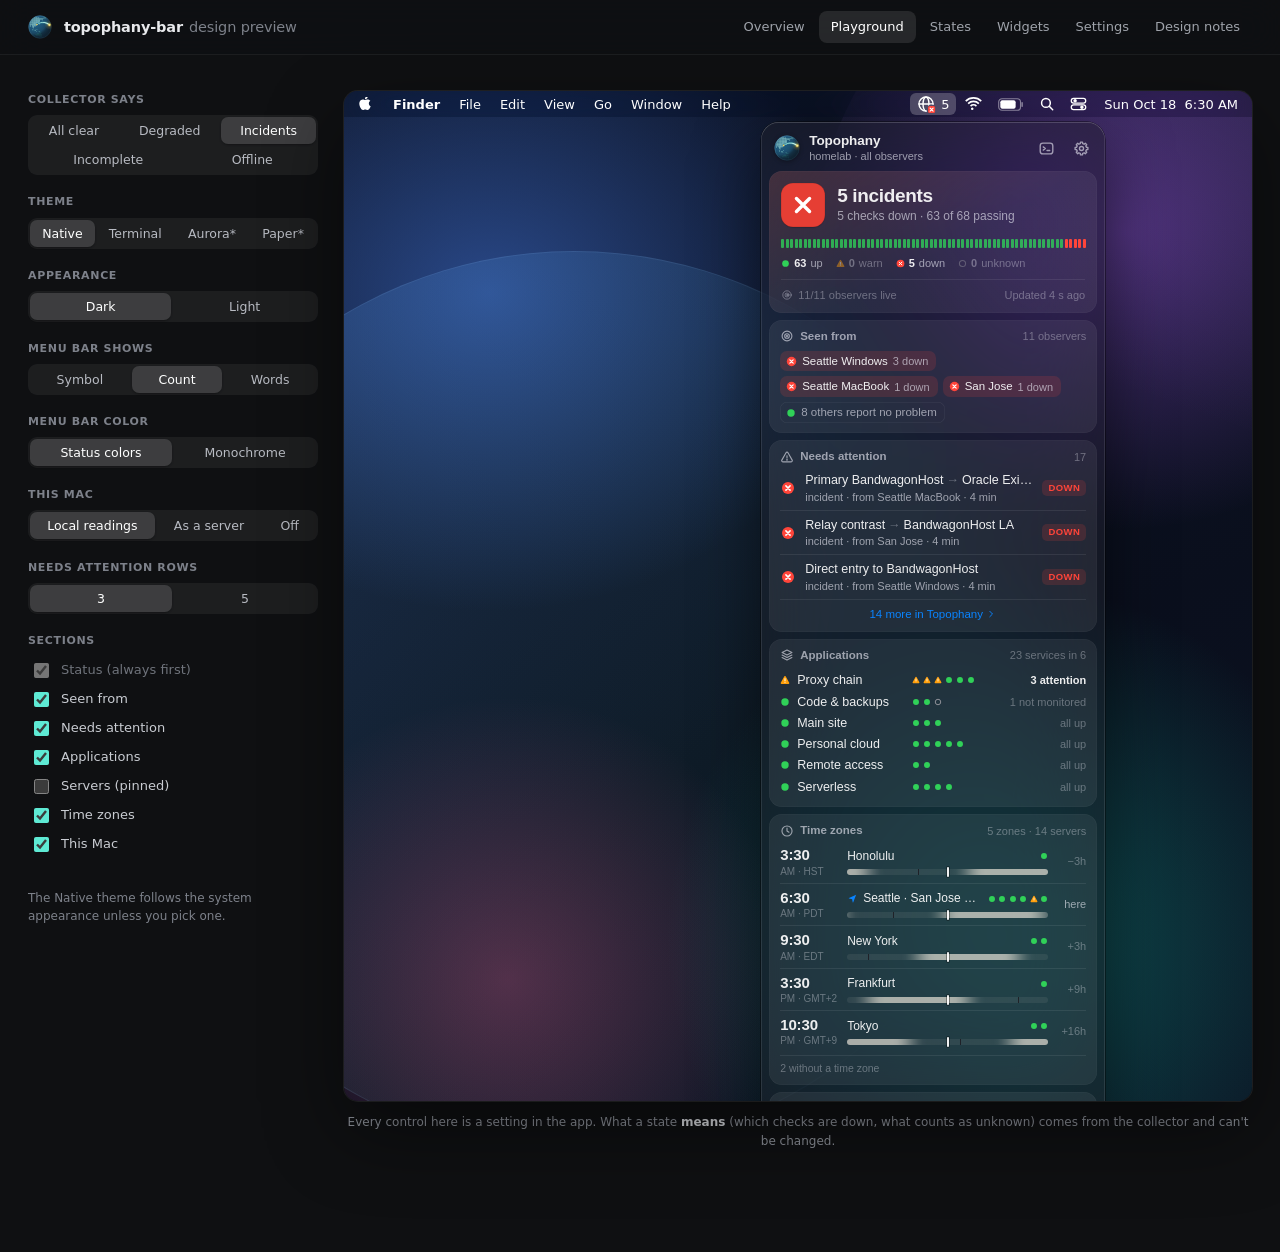
==== design/playground.html @ 80ad00e4 "feat(themes): server cards wear their provider's logo A server card's tile, in the panel and in the " ====
<!doctype html>
<html lang="en">
<head>
<meta charset="utf-8">
<meta name="viewport" content="width=device-width, initial-scale=1">
<title>Playground · topophany-bar</title>
<link rel="icon" href="assets/mark.svg">
<link rel="stylesheet" href="assets/style.css">
<style>
  .play { display: grid; grid-template-columns: 290px minmax(0, 1fr); gap: 26px; align-items: start; }
  .rail { position: sticky; top: 74px; display: flex; flex-direction: column; gap: 18px; }
  .ctl h5 { margin: 0 0 7px; font-size: 11px; font-weight: 600; letter-spacing: .06em; text-transform: uppercase; color: #7d818a; }
  .seg-c { display: flex; flex-wrap: wrap; gap: 2px; padding: 2px; border-radius: 9px; background: rgba(255,255,255,.06); }
  .seg-c button {
    flex: 1 1 auto; border: 0; background: transparent; color: #b8bbc2; font: 500 12.5px -apple-system, system-ui, sans-serif;
    padding: 6px 9px; border-radius: 7px; cursor: pointer; white-space: nowrap;
  }
  .seg-c button:hover { color: #fff; }
  .seg-c button.on { background: rgba(255,255,255,.14); color: #fff; box-shadow: 0 1px 2px rgba(0,0,0,.3); }
  .checks label { display: flex; align-items: center; gap: 9px; padding: 4px 2px; color: #c9ccd2; font-size: 13px; cursor: pointer; }
  .checks input { accent-color: #5eead4; width: 15px; height: 15px; }
  .checks .locked { color: #6f737b; }
  .note { font-size: 12px; color: #7d818a; line-height: 1.5; }
  #stage { width: 100%; height: 1010px; }
</style>
</head>
<body>
<div class="top"><img src="assets/mark.svg" alt=""><span class="brand">topophany-bar<span>design preview</span></span>
  <nav><a href="index.html">Overview</a><a class="on" href="playground.html">Playground</a><a href="states.html">States</a><a href="widgets.html">Widgets</a><a href="settings.html">Settings</a><a href="DESIGN.md">Design notes</a></nav></div>
<div class="wrap">
  <div class="play">
    <aside class="rail" id="rail"></aside>
    <main><div id="stage"></div>
      <p class="cap">Every control here is a setting in the app. What a state <b>means</b> (which checks are down, what counts as unknown) comes from the collector and can't be changed.</p></main>
  </div>
</div>
<script src="assets/data.js"></script>
<script src="assets/providers.js"></script>
<script src="assets/provider-logos.js"></script>
<script src="assets/render.js"></script>
<script>
  const D = window.TB_DATA;
  const st = Object.assign(TB.defaults(), { scenario: 'incidents' });
  const q = new URLSearchParams(location.search);
  for (const k of ['theme', 'appearance', 'text', 'color', 'mac', 'scenario']) if (q.get(k)) st[k] = q.get(k);
  if (q.get('servers')) st.sections.servers = q.get('servers') === '1';
  if (q.get('limit')) st.limit = +q.get('limit');

  const groups = [
    ['scenario', 'Collector says', D.order.map((k) => [k, D.scenarios[k].label])],
    ['theme', 'Theme', [['native', 'Native'], ['tui', 'Terminal'], ['aurora', 'Aurora*'], ['paper', 'Paper*']]],
    ['appearance', 'Appearance', [['dark', 'Dark'], ['light', 'Light']]],
    ['text', 'Menu bar shows', [['symbol', 'Symbol'], ['count', 'Count'], ['words', 'Words']]],
    ['color', 'Menu bar color', [['status', 'Status colors'], ['mono', 'Monochrome']]],
    ['mac', 'This Mac', [['local', 'Local readings'], ['server', 'As a server'], ['off', 'Off']]],
    ['limit', 'Needs attention rows', [[3, '3'], [5, '5']]],
  ];
  const sections = [['seen', 'Seen from'], ['attention', 'Needs attention'], ['apps', 'Applications'], ['servers', 'Servers (pinned)'], ['zones', 'Time zones'], ['mac', 'This Mac']];

  function rail() {
    const r = document.getElementById('rail');
    r.innerHTML = groups.map(([key, label, opts]) => `<div class="ctl"><h5>${label}</h5><div class="seg-c">${opts.map(([v, t]) =>
      `<button data-k="${key}" data-v="${v}" class="${String(st[key]) === String(v) ? 'on' : ''}">${t}</button>`).join('')}</div></div>`).join('') +
      `<div class="ctl"><h5>Sections</h5><div class="checks"><label class="locked"><input type="checkbox" checked disabled>Status (always first)</label>${sections.map(([k, t]) =>
        `<label><input type="checkbox" data-s="${k}" ${st.sections[k] ? 'checked' : ''}>${t}</label>`).join('')}</div></div>
      <p class="note">${{ tui: 'The Terminal theme always paints the TUI’s ink, so Appearance only changes the desktop and menu bar behind it.', paper: '* Paper is an example user theme: only a palette for the Terminal renderer.', aurora: '* Aurora is an example user theme: only tokens over the Native renderer.' }[st.theme] || 'The Native theme follows the system appearance unless you pick one.'}</p>`;
    r.querySelectorAll('button').forEach((b) => b.onclick = () => { st[b.dataset.k] = b.dataset.k === 'limit' ? +b.dataset.v : b.dataset.v; draw(); });
    r.querySelectorAll('input[data-s]').forEach((c) => c.onchange = () => { st.sections[c.dataset.s] = c.checked; draw(); });
  }
  function draw() {
    rail();
    // A theme is a renderer family and a token set; * marks example user themes.
    const look = { native: { theme: 'native' }, tui: { theme: 'tui' }, aurora: { theme: 'native', tokens: 'aurora' }, paper: { theme: 'tui', palette: 'paper' } }[st.theme];
    TB.scene(document.getElementById('stage'), D.scenarios[st.scenario], Object.assign({}, st, look));
  }
  draw();
</script>
</body>
</html>
---- design/assets/style.css ----
/* Topophany Bar — design preview. */

/* ------------------------------------------------------------ the page */
:root { color-scheme: dark; }
* { box-sizing: border-box; }
body {
  margin: 0; background: #0f1012; color: #e8e9ec;
  font: 14px/1.55 -apple-system, BlinkMacSystemFont, "SF Pro Text", "Helvetica Neue", system-ui, sans-serif;
  -webkit-font-smoothing: antialiased;
}
a { color: #7cc4ff; text-decoration: none; }
.top {
  position: sticky; top: 0; z-index: 50; display: flex; align-items: center; gap: 12px;
  padding: 11px 28px; background: rgba(15, 16, 18, .78); backdrop-filter: blur(22px) saturate(1.6);
  border-bottom: 1px solid rgba(255, 255, 255, .06);
}
.top img { width: 24px; height: 24px; }
.top .brand { font-weight: 650; font-size: 14.5px; letter-spacing: -.01em; }
.top .brand span { color: #7d818a; font-weight: 500; margin-left: 6px; }
.top nav { margin-left: auto; display: flex; gap: 2px; }
.top nav a { color: #9fa3ab; padding: 6px 12px; border-radius: 8px; font-size: 13px; font-weight: 500; }
.top nav a:hover { color: #fff; background: rgba(255, 255, 255, .06); }
.top nav a.on { color: #fff; background: rgba(255, 255, 255, .1); }
.wrap { max-width: 1340px; margin: 0 auto; padding: 36px 28px 90px; }
.eyebrow { font-size: 12px; font-weight: 600; letter-spacing: .08em; text-transform: uppercase; color: #5eead4; }
h1 { font-size: 40px; line-height: 1.1; letter-spacing: -.025em; margin: 10px 0 12px; font-weight: 700; }
.lede { color: #a5a9b1; font-size: 17px; max-width: 780px; margin: 0; }
h2 { font-size: 22px; margin: 64px 0 6px; letter-spacing: -.015em; font-weight: 650; }
.sub { color: #8b8f97; margin: 0 0 22px; max-width: 860px; }
.cap { font-size: 12px; color: #8b8f97; margin-top: 12px; text-align: center; }
.cap b { color: #d6d8dc; font-weight: 600; }
code { font: 12.5px ui-monospace, "SF Mono", Menlo, monospace; background: rgba(255, 255, 255, .07); padding: 1px 5px; border-radius: 5px; color: #d9dce1; }

.grid3 { display: grid; grid-template-columns: repeat(3, minmax(0, 1fr)); gap: 22px; align-items: start; }
@media (max-width: 1260px) { .grid3 { grid-template-columns: 1fr 1fr; } }
.cards { display: grid; grid-template-columns: repeat(auto-fit, minmax(290px, 1fr)); gap: 14px; margin-top: 20px; }
.card {
  padding: 18px 18px 16px; border-radius: 14px; background: rgba(255, 255, 255, .035);
  box-shadow: inset 0 0 0 1px rgba(255, 255, 255, .06);
}
.card h4 { margin: 0 0 6px; font-size: 14.5px; font-weight: 650; }
.card p { margin: 0; color: #9da1a9; font-size: 13.5px; }
.card .k { color: #5eead4; font: 600 12px ui-monospace, "SF Mono", monospace; margin-bottom: 8px; display: block; }
.links { display: grid; grid-template-columns: repeat(auto-fit, minmax(230px, 1fr)); gap: 12px; margin-top: 18px; }
.links a {
  display: block; padding: 16px 18px; border-radius: 14px; background: rgba(255, 255, 255, .04);
  box-shadow: inset 0 0 0 1px rgba(255, 255, 255, .07); color: #e8e9ec;
}
.links a:hover { background: rgba(255, 255, 255, .07); }
.links a b { display: block; font-size: 15px; margin-bottom: 2px; }
.links a span { color: #8b8f97; font-size: 13px; }

/* ------------------------------------------------------- the desktop */
.desk {
  position: relative; overflow: hidden; border-radius: 14px; isolation: isolate;
  box-shadow: 0 0 0 1px rgba(255, 255, 255, .07), 0 30px 80px rgba(0, 0, 0, .45);
}
.desk::before, .desk::after { content: ""; position: absolute; z-index: -1; border-radius: 50%; }
.wall-dark {
  background:
    radial-gradient(60% 45% at 16% 20%, rgba(58, 104, 196, .62), transparent 70%),
    radial-gradient(50% 42% at 86% 14%, rgba(132, 74, 196, .5), transparent 70%),
    radial-gradient(55% 50% at 74% 84%, rgba(18, 146, 134, .48), transparent 70%),
    radial-gradient(45% 40% at 18% 88%, rgba(196, 72, 124, .38), transparent 70%),
    linear-gradient(160deg, #0e1528, #0a0f1d 60%, #0b1222);
}
.wall-dark::before { width: 900px; height: 900px; left: -220px; top: 160px; background: linear-gradient(135deg, rgba(94, 160, 255, .22), rgba(94, 234, 212, .06) 60%, transparent); box-shadow: inset 0 0 0 1px rgba(160, 200, 255, .1); }
.wall-dark::after { width: 700px; height: 700px; right: -260px; top: -180px; background: linear-gradient(200deg, rgba(190, 120, 255, .22), transparent 65%); }
.wall-light {
  background:
    radial-gradient(60% 45% at 16% 20%, rgba(120, 170, 255, .7), transparent 70%),
    radial-gradient(50% 42% at 86% 14%, rgba(206, 160, 255, .62), transparent 70%),
    radial-gradient(55% 50% at 74% 84%, rgba(110, 226, 204, .58), transparent 70%),
    radial-gradient(45% 40% at 18% 88%, rgba(255, 168, 200, .55), transparent 70%),
    linear-gradient(160deg, #eaf0fb, #f6f1fa);
}
.wall-light::before { width: 900px; height: 900px; left: -220px; top: 160px; background: linear-gradient(135deg, rgba(255, 255, 255, .55), rgba(255, 255, 255, .08) 60%, transparent); box-shadow: inset 0 0 0 1px rgba(255, 255, 255, .5); }
.wall-light::after { width: 700px; height: 700px; right: -260px; top: -180px; background: linear-gradient(200deg, rgba(255, 255, 255, .45), transparent 65%); }
.drop { position: absolute; top: 31px; visibility: hidden; z-index: 3; }

/* ------------------------------------------------------- the menu bar */
.mb {
  position: absolute; z-index: 4; top: 0; left: 0; right: 0; height: 26px; display: flex;
  justify-content: space-between; align-items: center; padding: 0 8px 0 14px;
  font: 500 13px/1 -apple-system, BlinkMacSystemFont, "SF Pro Text", system-ui, sans-serif;
  backdrop-filter: blur(24px) saturate(1.7); white-space: nowrap;
}
.mb-dark { color: #fff; background: rgba(8, 10, 18, .3); }
.mb-light { color: #141414; background: rgba(255, 255, 255, .36); }
.mb-left { display: flex; align-items: center; gap: 19px; overflow: hidden; }
.mb-left b { font-weight: 700; }
.mb-apple { display: inline-flex; margin: -2px 2px 0 0; }
.mb-right { display: flex; align-items: center; gap: 2px; }
.mb-item, .mb-sys { height: 22px; display: inline-flex; align-items: center; padding: 0 7px; border-radius: 6px; }
.mb-sys svg { display: block; }
.mb-dark .mb-item.pressed { background: rgba(255, 255, 255, .22); }
.mb-light .mb-item.pressed { background: rgba(0, 0, 0, .1); }
.mb-clock { padding: 0 6px 0 8px; }
.narrow .mb-left > :not(.mb-apple) { display: none; }
.mb-left { min-width: 0; flex-shrink: 1; }
.mb-right { flex: none; }
.narrow .mb-sys:nth-child(4) { display: none; }

/* native status item */
.nitem { gap: 5px; }
.nitem svg { display: block; overflow: visible; }
.nitem-t { font-size: 13px; font-weight: 500; font-variant-numeric: tabular-nums; letter-spacing: -.01em; }
.mb-dark .nitem { --bx: #fff; }
.mb-light .nitem { --bx: #fff; }
.mb-dark .b-up { --b: #32d74b; } .mb-light .b-up { --b: #28b449; }
.mb-dark .b-warn { --b: #ff9f0a; } .mb-light .b-warn { --b: #f08c00; }
.mb-dark .b-down { --b: #ff453a; } .mb-light .b-down { --b: #ff3b30; }
.b-unk { --b: currentColor; }
.b-mono { --b: currentColor; }
.mb-dark .b-mono { --bx: #1b1d24; }
.mb-light .b-mono { --bx: #f2f2f5; }

/* terminal status item: a chip of the TUI's ink */
.titem { padding: 0 4px; }
.tchip {
  display: inline-flex; align-items: center; height: 18px; padding: 0 7px; border-radius: 5px;
  background: var(--ink, #0a1016); color: var(--text, #d5dee7); letter-spacing: .02em; white-space: pre;
  font: 700 11px/18px ui-monospace, "SF Mono", SFMono-Regular, Menlo, monospace;
  box-shadow: inset 0 0 0 1px rgba(94, 234, 212, .26), 0 1px 2px rgba(0, 0, 0, .25);
}
.mb-light .tchip { box-shadow: inset 0 0 0 1px rgba(10, 16, 22, .5), 0 1px 2px rgba(0, 0, 0, .18); }
.tchip .g { display: inline-block; width: 1ch; text-align: center; }
.titem .h-up { color: var(--up, #4ade80); } .titem .h-warn { color: var(--warn, #fbbf24); }
.titem .h-down { color: var(--down, #f87171); } .titem .h-unk { color: var(--muted, #8393a3); }

/* ----------------------------------------------------- native theme */
.nv {
  font: 13px/1.3 -apple-system, BlinkMacSystemFont, "SF Pro Text", "Helvetica Neue", sans-serif;
  -webkit-font-smoothing: antialiased; color: var(--l1); --on: #fff;
}
.nv.dark {
  --l1: rgba(255, 255, 255, .92); --l2: rgba(235, 235, 245, .62); --l3: rgba(235, 235, 245, .36);
  --sep: rgba(255, 255, 255, .08); --card: rgba(255, 255, 255, .068); --card-b: rgba(255, 255, 255, .05);
  --fill: rgba(120, 120, 128, .36); --fill2: rgba(120, 120, 128, .2);
  --up: #30d158; --warn: #ff9f0a; --down: #ff453a; --unk: #98989f; --acc: #0a84ff; --acc2: #64d2ff;
}
.nv.light {
  --l1: rgba(0, 0, 0, .86); --l2: rgba(60, 60, 67, .68); --l3: rgba(60, 60, 67, .4);
  --sep: rgba(0, 0, 0, .07); --card: rgba(255, 255, 255, .64); --card-b: rgba(0, 0, 0, .035);
  --fill: rgba(120, 120, 128, .2); --fill2: rgba(120, 120, 128, .1);
  --up: #28b449; --warn: #f08c00; --down: #ff3b30; --unk: #8e8e93; --acc: #007aff; --acc2: #32ade6;
}
.nv-panel { width: 344px; padding: 8px; border-radius: 18px; display: flex; flex-direction: column; gap: 7px; }
.dark .nv-panel {
  background: var(--panel-bg, rgba(32, 32, 38, .55)); backdrop-filter: blur(44px) saturate(1.9);
  box-shadow: 0 0 0 .5px rgba(0, 0, 0, .75), inset 0 0 0 .5px rgba(255, 255, 255, .2), inset 0 1px 0 rgba(255, 255, 255, .08), 0 24px 64px rgba(0, 0, 0, .5);
}
.light .nv-panel {
  background: var(--panel-bg, rgba(250, 250, 253, .6)); backdrop-filter: blur(44px) saturate(1.9);
  box-shadow: 0 0 0 .5px rgba(0, 0, 0, .14), inset 0 0 0 .5px rgba(255, 255, 255, .75), 0 24px 64px rgba(30, 30, 60, .22);
}
.nv svg { display: block; }
.nv .mk { flex: none; }
.mk-up { color: var(--up, #4ade80); } .mk-warn { color: var(--warn, #fbbf24); }
.mk-down { color: var(--down, #f87171); } .mk-unk { color: var(--unk, #6b7a8c); }

.nv-head { display: flex; align-items: center; gap: 9px; padding: 3px 3px 1px 5px; }
.nv-mark { width: 26px; height: 26px; filter: drop-shadow(0 1px 2px rgba(0, 0, 0, .35)); }
.nv-head-t { flex: 1; display: flex; flex-direction: column; line-height: 1.22; min-width: 0; }
.nv-head-t b { font-size: 13.5px; font-weight: 650; letter-spacing: -.005em; }
.nv-head-t span { font-size: 11px; color: var(--l2); }
.nv-btn { width: 26px; height: 26px; border-radius: 50%; border: 0; background: transparent; color: var(--l2); display: grid; place-items: center; padding: 0; cursor: pointer; }
.nv-btn svg { width: 17px; height: 17px; }
.nv-btn:hover { background: var(--fill2); color: var(--l1); }

.nv-card { background: var(--card); border-radius: 13px; padding: 9px 11px 10px; box-shadow: inset 0 0 0 .5px var(--card-b); }
.nv-card h3 { margin: 0 0 7px; font-size: 11.5px; font-weight: 600; color: var(--l2); display: flex; align-items: center; gap: 6px; }
.nv-card h3 svg { width: 14px; height: 14px; }
.nv-card h3 em { font-style: normal; font-weight: 500; color: var(--l3); margin-left: auto; font-size: 11px; }

.nv-hero { padding: 12px 12px 10px; }
.nv-hero-top { display: flex; align-items: center; gap: 12px; margin-bottom: 12px; }
.nv-sym {
  width: 44px; height: 44px; border-radius: 12px; flex: none; display: grid; place-items: center;
  box-shadow: inset 0 0 0 .5px rgba(0, 0, 0, .14), 0 .5px 1px rgba(0, 0, 0, var(--sym-shadow, .14));
}
.dark .nv-sym { --sym-shadow: .3; }
.nv-sym svg { width: 44px; height: 44px; }
/* Matte: the status color a shade deeper, so the white glyph holds. */
.sym-clear { background: color-mix(in srgb, var(--up) 90%, #000); }
.sym-degraded { background: color-mix(in srgb, var(--warn) 90%, #000); }
.sym-incidents { background: color-mix(in srgb, var(--down) 90%, #000); }
.sym-incomplete { background: #8a8a91; }
.sym-offline { background: #6a6a71; }
.nv-hero-t { min-width: 0; }
.nv-hero-t b { display: block; font-size: 19px; font-weight: 650; letter-spacing: -.018em; line-height: 1.15; }
.nv-hero-t span { display: block; font-size: 12px; color: var(--l2); margin-top: 2px; }
.nv-stack { display: flex; gap: 2px; height: 6px; border-radius: 3px; overflow: hidden; flex: 1; }
.nv-runs { display: flex; align-items: center; height: 9px; margin-bottom: 8px; }
.nv-ticks { display: flex; height: 9px; margin-bottom: 8px; }
.nv-ticks i { flex: 1; border-radius: 1px; }
.t-up { background: color-mix(in srgb, var(--up) 78%, transparent); }
.t-warn { background: var(--warn); } .t-down { background: var(--down); }
.t-unk { background: color-mix(in srgb, var(--unk) 14%, transparent); box-shadow: inset 0 0 0 1px var(--unk); }
.seg { display: block; height: 100%; min-width: 4px; }
.s-up { background: var(--up); } .s-warn { background: var(--warn); } .s-down { background: var(--down); }
.s-unk { background: repeating-linear-gradient(135deg, var(--unk) 0 2px, transparent 2px 4px); }
.nv-legend { display: flex; gap: 13px; font-size: 11px; color: var(--l2); }
.nv-legend span { display: inline-flex; align-items: center; gap: 4px; }
.nv-legend b { color: var(--l1); font-weight: 600; font-variant-numeric: tabular-nums; }
.nv-legend .zero, .nv-legend .zero b { color: var(--l3); }
.nv-legend .zero .mk { opacity: .45; }
.nv-meta { display: flex; justify-content: space-between; margin-top: 9px; padding-top: 8px; border-top: .5px solid var(--sep); font-size: 11px; color: var(--l3); }
.nv-meta span { display: inline-flex; align-items: center; gap: 5px; }
.nv-meta svg { width: 12px; height: 12px; }
.nv-cached { font-size: 12px; color: var(--l2); line-height: 1.5; }
.nv-cached b { color: var(--l1); font-weight: 600; }
.nv-cached .pill { margin-right: 6px; }

.nv-chips { display: flex; flex-wrap: wrap; gap: 5px; }
.chip { display: inline-flex; align-items: center; gap: 5px; font-size: 11.5px; padding: 3px 8px 3px 6px; border-radius: 7px; background: var(--fill2); color: var(--l1); }
.chip em { font-style: normal; color: var(--l2); font-size: 11px; }
.chip-down { background: color-mix(in srgb, var(--down) 15%, transparent); }
.chip-warn { background: color-mix(in srgb, var(--warn) 15%, transparent); }
.chip-unk { background: color-mix(in srgb, var(--unk) 18%, transparent); }
.chip-calm { background: transparent; color: var(--l2); box-shadow: inset 0 0 0 .5px var(--sep); }
.light .chip-calm { box-shadow: inset 0 0 0 .5px rgba(0, 0, 0, .12); }

.nv-row { display: grid; grid-template-columns: 16px minmax(0, 1fr) auto; gap: 9px; align-items: center; padding: 6px 0; border-top: .5px solid var(--sep); }
.nv-row:first-of-type { border-top: 0; padding-top: 1px; }
.nv-row-i { display: grid; place-items: center; }
.nv-row-m .t { font-size: 12.5px; font-weight: 500; white-space: nowrap; overflow: hidden; text-overflow: ellipsis; }
.nv-row-m .s { font-size: 11px; color: var(--l2); white-space: nowrap; overflow: hidden; text-overflow: ellipsis; margin-top: 1px; }
.arr { font-style: normal; color: var(--l3); margin: 0 3px; }
.pill { font-size: 9.5px; font-weight: 700; letter-spacing: .045em; padding: 2px 6px; border-radius: 5px; white-space: nowrap; }
.p-up { color: var(--up); background: color-mix(in srgb, var(--up) 15%, transparent); }
.p-warn { color: var(--warn); background: color-mix(in srgb, var(--warn) 15%, transparent); }
.p-down { color: var(--down); background: color-mix(in srgb, var(--down) 15%, transparent); }
.p-unk { color: var(--l2); background: var(--fill2); }
.nv-more { display: flex; align-items: center; justify-content: center; gap: 2px; font-size: 11.5px; font-weight: 500; color: var(--acc); padding-top: 7px; border-top: .5px solid var(--sep); cursor: pointer; }
.nv-more svg { width: 12px; height: 12px; }

.nv-app { display: grid; grid-template-columns: minmax(0, 1fr) 70px 96px; align-items: center; gap: 8px; padding: 2.5px 0; font-size: 12.5px; }
.nv-app-n { display: flex; align-items: center; gap: 7px; white-space: nowrap; overflow: hidden; }
.nv-dots { display: flex; gap: 3px; }
.nv-app-note { text-align: right; font-size: 11px; color: var(--l3); white-space: nowrap; }
.nv-app-note.attn { color: var(--l1); font-weight: 600; }
.nv-app.cached { opacity: .55; }

.nv-server-head { display: flex; align-items: center; gap: 9px; }
.nv-ico2 { width: 28px; height: 28px; border-radius: 8px; background: var(--fill2); display: grid; place-items: center; color: var(--l2); flex: none; }
.nv-ico2 svg { width: 17px; height: 17px; }
/* Providers: a logo says who runs a node, in the text's color. */
svg.logo { fill: currentColor; stroke: none; overflow: visible; }
.nv-ico2 svg.av-logo { width: 15.7px; height: 15.7px; }
.av-ini { font: 600 12.3px/1 ui-rounded, -apple-system, system-ui, sans-serif; letter-spacing: .01em; }
.av-ini.two { font-size: 10.1px; }
.tlogo { display: inline-block; width: 2ch; height: 18px; vertical-align: top; position: relative; }
.tlogo svg.logo { position: absolute; left: .06ch; top: calc(50% - .43em + .36px); width: .86em; height: .86em; }
.nv-server-name { flex: 1; min-width: 0; display: flex; flex-direction: column; line-height: 1.25; }
.nv-server-name b { font-size: 12.5px; font-weight: 600; }
.nv-server-name span { font-size: 11px; color: var(--l2); }
/* The time where it is never gives way; the rest does. */
.nv-sub { display: flex; min-width: 0; white-space: nowrap; }
.nv-sub em { font-style: normal; overflow: hidden; text-overflow: ellipsis; min-width: 0; }
.nv-sub i { font-style: normal; flex: none; }
.nv-res3 { display: grid; grid-template-columns: repeat(3, 1fr); gap: 10px; margin: 10px 0 7px; }
.nv-res-top { display: flex; justify-content: space-between; align-items: baseline; font-size: 10.5px; color: var(--l2); margin-bottom: 5px; }
.nv-res-top b { font-size: 12px; color: var(--l1); font-variant-numeric: tabular-nums; font-weight: 600; display: inline-flex; align-items: center; gap: 3px; }
.nv-meter { position: relative; height: 5px; border-radius: 3px; background: var(--fill); }
.nv-meter i { position: absolute; left: 0; top: 0; bottom: 0; border-radius: 3px; background: var(--acc); }
.nv-meter i.over { background: var(--warn); }
.nv-meter b { position: absolute; top: -2px; bottom: -2px; width: 1.5px; margin-left: -.75px; background: var(--l2); border-radius: 1px; }
.nv-meter.withheld { background: repeating-linear-gradient(135deg, var(--fill) 0 3px, transparent 3px 6px); }
.nv-server-foot { display: flex; justify-content: space-between; font-size: 10.5px; color: var(--l3); }
.nv-sep { height: .5px; background: var(--sep); margin: 10px 0; }
.nv-observes { display: flex; align-items: center; gap: 6px; margin-top: 8px; padding-top: 8px; border-top: .5px solid var(--sep); font-size: 11.5px; color: var(--l2); }
.nv-observes > svg { width: 13px; height: 13px; }
.nv-observes b { margin-left: auto; display: inline-flex; align-items: center; gap: 5px; font-weight: 500; color: var(--l1); }

/* Time zones: one grid, so every row's ribbon has the same width and its
   now tick lines up with the others. */
.nv-zones { display: grid; grid-template-columns: auto minmax(0, 1fr) auto; }
.nv-zones > div { padding: 5px 0; }
.nv-zones > .z-m { padding-left: 10px; padding-right: 10px; }
.nv-zones > .z-sep { border-top: .5px solid var(--sep); }
.nv-zones > div:nth-child(-n+3) { padding-top: 1px; }
.z-t { display: flex; flex-direction: column; justify-content: center; line-height: 1.22; }
.z-t b { font-size: 15px; font-weight: 600; font-variant-numeric: tabular-nums; letter-spacing: -.01em; }
.z-t span { font-size: 10px; color: var(--l3); font-weight: 500; margin-top: 1px; white-space: nowrap; }
.z-m { min-width: 0; display: flex; flex-direction: column; justify-content: center; gap: 5px; }
.z-n { display: flex; align-items: center; gap: 5px; font-size: 12px; min-width: 0; }
.z-n .pl { white-space: nowrap; overflow: hidden; text-overflow: ellipsis; }
.z-here { color: var(--acc); flex: none; display: grid; }
.z-here svg { width: 11px; height: 11px; }
.z-marks { display: flex; align-items: center; gap: 2.5px; flex: none; margin-left: auto; padding-left: 4px; }
.z-marks em { font-style: normal; font-size: 10px; color: var(--l3); margin-left: 2px; }
.z-rib { position: relative; height: 6px; }
.z-day { position: absolute; inset: 0; border-radius: 3px; overflow: hidden; }
.z-day i { position: absolute; top: 0; bottom: 0; width: 1px; margin-left: -.5px; background: var(--card-solid, rgba(30, 30, 36, .9)); }
.light .z-day i { --card-solid: rgba(255, 255, 255, .95); }
.z-rib b { position: absolute; left: 50%; top: -2px; bottom: -2px; width: 2px; margin-left: -1px; border-radius: 1px; background: var(--l1);
  box-shadow: 0 0 0 1px rgba(0, 0, 0, .35); }
.light .z-rib b { box-shadow: 0 0 0 1px rgba(255, 255, 255, .85); }
.z-o { display: flex; flex-direction: column; justify-content: center; align-items: flex-end; line-height: 1.2; min-width: 28px; }
.z-o b { font-size: 11px; font-weight: 500; color: var(--l3); font-variant-numeric: tabular-nums; }
.z-o b.here { color: var(--l2); }
.z-o span { font-size: 10px; color: var(--l3); }
.z-foot { font-size: 10.5px; color: var(--l3); padding-top: 6px; margin-top: 2px; border-top: .5px solid var(--sep); }

.nv-tiles { display: grid; grid-template-columns: 1fr 1fr; gap: 6px; }
.nv-tile { background: var(--fill2); border-radius: 9px; padding: 7px 8px 6px; min-width: 0; }
.nv-tile-h { display: flex; justify-content: space-between; align-items: center; font-size: 11px; color: var(--l2); }
.nv-tile-h span { display: inline-flex; align-items: center; gap: 4px; }
.nv-tile-h svg { width: 13px; height: 13px; }
.nv-tile-h b { font-size: 13px; font-weight: 650; color: var(--l1); font-variant-numeric: tabular-nums; }
.nv-net { display: inline-flex; align-items: baseline; font-size: 12px !important; }
.nv-net em { font-style: normal; color: var(--l3); font-weight: 600; margin: 0 1px 0 5px; }
.nv-net em:first-child { margin-left: 0; }
.nv-tile-bar { height: 26px; display: flex; align-items: center; margin: 5px 0 3px; }
.nv-tile-bar .nv-meter { flex: 1; height: 7px; border-radius: 4px; }
.nv-tile-bar .nv-meter i { border-radius: 4px; }
.nv-tile-g { height: 22px; margin: 5px 0 3px; position: relative; }
.nv-bars { position: absolute; inset: 0; box-shadow: inset 0 -1px 0 var(--fill); }
.nv-bars i { position: absolute; bottom: 0; background: var(--acc); }
.nv-mirror { display: block; }
.nv-parts { flex: 1; display: flex; height: 7px; border-radius: 4px; overflow: hidden; background: var(--fill); }
.nv-parts i { display: block; height: 100%; box-shadow: inset -1px 0 0 transparent; margin-right: 1px; }
.nv-parts i:nth-child(1) { background: var(--acc); }
.nv-parts i:nth-child(2) { background: color-mix(in srgb, var(--acc) 60%, transparent); }
.nv-parts i:nth-child(3) { background: color-mix(in srgb, var(--acc) 34%, transparent); }
.nv-tile-f { font-size: 10px; color: var(--l3); white-space: nowrap; overflow: hidden; text-overflow: ellipsis; }
.nv-batt { display: flex; align-items: center; gap: 7px; margin-top: 6px; padding: 4px 9px; border-radius: 9px; background: var(--fill2); font-size: 11.5px; color: var(--l2); }
.nv-batt-i svg { width: 22px; height: 22px; color: var(--up); }
.nv-batt b { color: var(--l1); font-weight: 600; font-variant-numeric: tabular-nums; }

.nv-foot { display: flex; align-items: center; justify-content: space-between; padding: 1px 4px 0 8px; font-size: 11px; color: var(--l3); }
.nv-conn { display: inline-flex; align-items: center; gap: 7px; }
.nv-conn i { width: 6px; height: 6px; border-radius: 50%; background: var(--up); box-shadow: 0 0 0 3px color-mix(in srgb, var(--up) 22%, transparent); }
.nv-conn.off i { background: var(--down); box-shadow: 0 0 0 3px color-mix(in srgb, var(--down) 22%, transparent); }
.nv-foot button { border: 0; background: var(--fill2); color: var(--l1); font: 500 11.5px -apple-system, system-ui, sans-serif; padding: 3px 11px; border-radius: 7px; cursor: pointer; }

/* ------------------------------------------------------ terminal theme */
/* The cells renderer. Every color is a palette variable, so a palette is a
   whole theme; these defaults are the TUI's own (internal/tui/theme.go). */
.tv {
  --ink: #0a1016; --ink-hi: #0f1820; --sel: #112c34; --key: #1a2b36; --line: #243443; --track: #16232d;
  --text: #d5dee7; --muted: #8393a3; --faint: #4a5868; --acc: #5eead4; --acc2: #7dd3fc; --kind: #fda4af;
  --up: #4ade80; --warn: #fbbf24; --down: #f87171; --unk: #6b7a8c;
  font: 12px/18px ui-monospace, "SF Mono", SFMono-Regular, Menlo, monospace; color: var(--text);
  font-variant-ligatures: none; -webkit-font-smoothing: antialiased;
}
.tv-panel {
  width: calc(48ch + 14px); background: var(--ink); border-radius: 12px; overflow: hidden;
  box-shadow: 0 0 0 .5px rgba(0, 0, 0, .7), inset 0 0 0 1px color-mix(in srgb, var(--line) 85%, transparent), 0 24px 64px rgba(0, 0, 0, .5);
}
.tl { height: 18px; white-space: pre; overflow: hidden; }
.tl.bar { background: var(--ink-hi); height: 28px; line-height: 28px; padding: 0 7px; }
.tl.bar.head { box-shadow: inset 0 -1px 0 color-mix(in srgb, var(--line) 70%, transparent); }
.tl.bar.foot { box-shadow: inset 0 1px 0 color-mix(in srgb, var(--line) 70%, transparent); }
.tgap { height: 9px; }
.tbox { position: relative; margin: 15px 6px 0; padding: 9px calc(1ch - 1px) 5px; border: 1px solid var(--bc, var(--line)); border-radius: 6px; }
.tbox-t { position: absolute; top: -10px; left: calc(1ch - 3px); right: calc(1ch - 3px); height: 18px; display: flex; justify-content: space-between; pointer-events: none; }
.tbox-t > span { background: var(--ink); white-space: pre; }
.trow.focus { background: var(--sel); box-shadow: inset 2px 0 0 var(--acc); margin: 0 calc(1px - 1ch); padding: 0 calc(1ch - 1px); }
.tv .g { display: inline-block; width: 1ch; text-align: center; vertical-align: top; height: 18px; overflow: visible; }
.tv .acc { color: var(--acc); } .tv .acc2 { color: var(--acc2); }
.tv .b { font-weight: 700; }
.tv .muted { color: var(--muted); } .tv .faint { color: var(--faint); } .tv .kind { color: var(--kind); }
.tv .h-up { color: var(--up); } .tv .h-warn { color: var(--warn); } .tv .h-down { color: var(--down); } .tv .h-unk { color: var(--unk); }
.tv .pill { display: inline-block; height: 18px; line-height: 18px; vertical-align: top; font-weight: 700; }
.tv .pill-up { background: color-mix(in srgb, var(--up) 18%, var(--ink)); color: var(--up); }
.tv .pill-warn { background: color-mix(in srgb, var(--warn) 18%, var(--ink)); color: var(--warn); }
.tv .pill-down { background: color-mix(in srgb, var(--down) 18%, var(--ink)); color: var(--down); }
.tv .pill-unk { background: var(--key); color: var(--muted); }
.tv .key { display: inline-block; height: 20px; line-height: 20px; vertical-align: 1px; padding: 0; border-radius: 3px; background: var(--key); color: var(--acc); font-weight: 700; }
.tblock { display: flex; height: 54px; }
.tblock .tb-sp { flex: none; white-space: pre; }
.tbig { height: 54px; display: block; flex: none; }
.tb-lines { flex: 1; min-width: 0; padding-top: 2px; }
.tbar { display: inline-block; position: relative; height: 10px; vertical-align: -1px; background: var(--track); }
.tbar i { position: absolute; left: 0; top: 0; bottom: 0; background: linear-gradient(180deg, color-mix(in srgb, var(--c), #ffffff 26%), var(--c) 45%, color-mix(in srgb, var(--c), #000000 18%)); }
.tbar b { position: absolute; top: -3px; bottom: -3px; width: 1px; background: color-mix(in srgb, var(--warn) 65%, transparent); }
.trib { display: inline-block; position: relative; height: 6px; vertical-align: 2px; }
.trib i { position: absolute; top: 0; bottom: 0; width: 1px; margin-left: -.5px; background: var(--ink); }
.trib b { position: absolute; left: 50%; top: -4px; bottom: -4px; width: 2px; margin-left: -1px; background: var(--acc); }
.tbar.withheld { background: repeating-linear-gradient(90deg, var(--track) 0 .5ch, transparent .5ch 1ch); }

.nv-iface { font-size: 11px !important; font-weight: 500 !important; color: var(--l2) !important; }
.c-acc { color: var(--acc); font-weight: 700; } .c-acc2 { color: var(--acc2); font-weight: 700; }
.nv-tile-bar { height: 22px; }
.nv-hero.hero-incidents { background: linear-gradient(150deg, color-mix(in srgb, var(--down) 13%, var(--card)), var(--card) 55%); }
.nv-hero.hero-degraded { background: linear-gradient(150deg, color-mix(in srgb, var(--warn) 12%, var(--card)), var(--card) 55%); }
.nv-hero.hero-clear { background: linear-gradient(150deg, color-mix(in srgb, var(--up) 10%, var(--card)), var(--card) 55%); }

/* ------------------------------------------------------------- widgets */
/* Widgets reuse the panel's tokens and section pieces: .nv for the cards
   renderer, .tv for the cells renderer. Only the container and the layout
   per size are their own. */
.wdg { position: relative; overflow: hidden; border-radius: 22px; flex: none; }
.wdg.nv { padding: 14px; }
.wdg.nv.dark { background: rgba(28, 28, 34, .5); backdrop-filter: blur(40px) saturate(1.8); box-shadow: inset 0 0 0 .5px rgba(255, 255, 255, .18), 0 12px 32px rgba(0, 0, 0, .3); }
.wdg.nv.light { background: rgba(250, 250, 253, .58); backdrop-filter: blur(40px) saturate(1.8); box-shadow: inset 0 0 0 .5px rgba(255, 255, 255, .7), 0 0 0 .5px rgba(0, 0, 0, .08), 0 12px 32px rgba(30, 30, 60, .16); }
.w-col { display: flex; flex-direction: column; height: 100%; min-width: 0; }
.w-split { display: grid; grid-template-columns: 136px minmax(0, 1fr); gap: 16px; height: 100%; }
.w-split.xl { grid-template-columns: minmax(0, 1fr) minmax(0, 1fr); gap: 24px; }
.w-right { min-width: 0; }
.w-status .w-top { display: flex; align-items: flex-start; justify-content: space-between; }
.wd-s .nv-sym, .wd-m .nv-sym { width: 34px; height: 34px; border-radius: 10px; }
.wd-s .nv-sym svg, .wd-m .nv-sym svg { width: 34px; height: 34px; }
.w-mark { width: 18px; height: 18px; }
.w-title { margin: 10px 0 9px; min-width: 0; }
.w-title b { display: block; font-size: 16px; font-weight: 650; letter-spacing: -.015em; line-height: 1.15; }
.w-title span { display: block; font-size: 11px; color: var(--l2); margin-top: 2px; white-space: nowrap; overflow: hidden; text-overflow: ellipsis; }
.w-status.big .w-top { align-items: center; gap: 12px; justify-content: flex-start; }
.w-status.big .w-title { flex: 1; margin: 0; }
.w-status.big .w-title b { font-size: 18px; }
.w-status.big .nv-ticks, .w-status.big .nv-runs { margin: 12px 0 7px; }
.nv-stack.withheld { background: repeating-linear-gradient(135deg, var(--fill) 0 3px, transparent 3px 6px); }
.w-foot { margin-top: auto; display: flex; justify-content: space-between; align-items: center; font-size: 10.5px; color: var(--l3); }
.w-foot span { display: inline-flex; align-items: center; gap: 4px; }
.w-foot svg { width: 11px; height: 11px; }
.wdg h4 { margin: 0 0 5px; font-size: 11px; font-weight: 600; color: var(--l2); display: flex; align-items: center; gap: 5px; }
.wdg h4 svg { width: 12px; height: 12px; }
.wdg h4 em { font-style: normal; font-weight: 500; color: var(--l3); margin-left: auto; }
.wdg h4.w-gap { margin-top: 12px; }
.w-sec { margin-top: 12px; }
.w-row { display: grid; grid-template-columns: 12px minmax(0, 1fr); gap: 8px; align-items: start; padding: 4px 0; border-top: .5px solid var(--sep); }
.w-row:first-of-type { border-top: 0; padding-top: 1px; }
.w-row .mk { margin-top: 2px; }
.w-row .t { font-size: 12px; font-weight: 500; white-space: nowrap; overflow: hidden; text-overflow: ellipsis; }
.w-row .s { font-size: 10.5px; color: var(--l2); white-space: nowrap; overflow: hidden; text-overflow: ellipsis; }
.w-app { display: flex; align-items: center; gap: 7px; font-size: 12px; padding: 2px 0; min-width: 0; }
.w-app span { flex: 1; white-space: nowrap; overflow: hidden; text-overflow: ellipsis; }
.w-app i { display: flex; gap: 2.5px; }
.w-app em { font-style: normal; font-size: 10.5px; color: var(--l3); white-space: nowrap; }
.w-app.cached { opacity: .55; }
.w-srv { padding: 7px 0 2px; border-top: .5px solid var(--sep); }
.w-srv:first-of-type { border-top: 0; }
.w-srv-h { display: flex; justify-content: space-between; align-items: center; font-size: 12px; margin-bottom: 6px; }
.w-srv-h b { font-weight: 600; }
.w-res3 { display: grid; grid-template-columns: repeat(3, 1fr); gap: 12px; }
.w-res { display: grid; grid-template-columns: 30px minmax(0, 1fr) 30px; align-items: center; gap: 6px; font-size: 10.5px; color: var(--l2); }
.w-res b { text-align: right; color: var(--l1); font-weight: 600; font-variant-numeric: tabular-nums; font-size: 11px; }
.w-res-col { display: flex; flex-direction: column; gap: 8px; margin: 13px 0 10px; }
.w-srv-top { display: flex; align-items: center; gap: 8px; min-width: 0; }
.w-srv-top .nv-ico2 { width: 26px; height: 26px; }
.w-obs { margin-top: auto; display: flex; align-items: center; gap: 5px; font-size: 11px; color: var(--l2); padding-top: 6px; border-top: .5px solid var(--sep); }
.w-obs > svg { width: 11px; height: 11px; }
.w-obs > span { white-space: nowrap; }
.w-obs b { margin-left: auto; display: inline-flex; gap: 4px; align-items: center; color: var(--l1); font-weight: 500; white-space: nowrap; }

.wdg.tv { padding: 8px 10px 10px; background: var(--ink); font-size: 11px; line-height: 16px; border-radius: 22px;
  box-shadow: inset 0 0 0 1px color-mix(in srgb, var(--line) 85%, transparent), 0 12px 32px rgba(0, 0, 0, .3); }
.wdg.tv .tl, .wdg.tv .g, .wdg.tv .pill { height: 16px; line-height: 16px; }
.wdg.tv .tblock, .wdg.tv .tbig { height: 48px; }
.wdg.tv .tbox { margin: 12px 0 0; padding: 7px calc(1ch - 1px) 4px; border-radius: 6px; }
.wdg.tv .tbox-t { top: -9px; height: 16px; }
.tcols { display: flex; gap: 1ch; }
.tcols > div { flex: none; }

/* Monochrome rendering: macOS draws desktop widgets this way while another
   app is in front. The container goes and color goes; shape must carry it. */
.wdg.vibrant { background: rgba(255, 255, 255, .1) !important; backdrop-filter: blur(30px) saturate(.7) !important; box-shadow: inset 0 0 0 .5px rgba(255, 255, 255, .25) !important; }
.wdg.vibrant > * { filter: grayscale(1) brightness(1.35) contrast(.92); }
.wdg.tv.vibrant .tbox { border: 0; padding: 16px 0 0; margin-top: 4px; }
.wdg.tv.vibrant .tbox-t { top: 0; left: -1ch; right: 0; }
.wdg.tv.vibrant .tbox-t > span { background: transparent; }
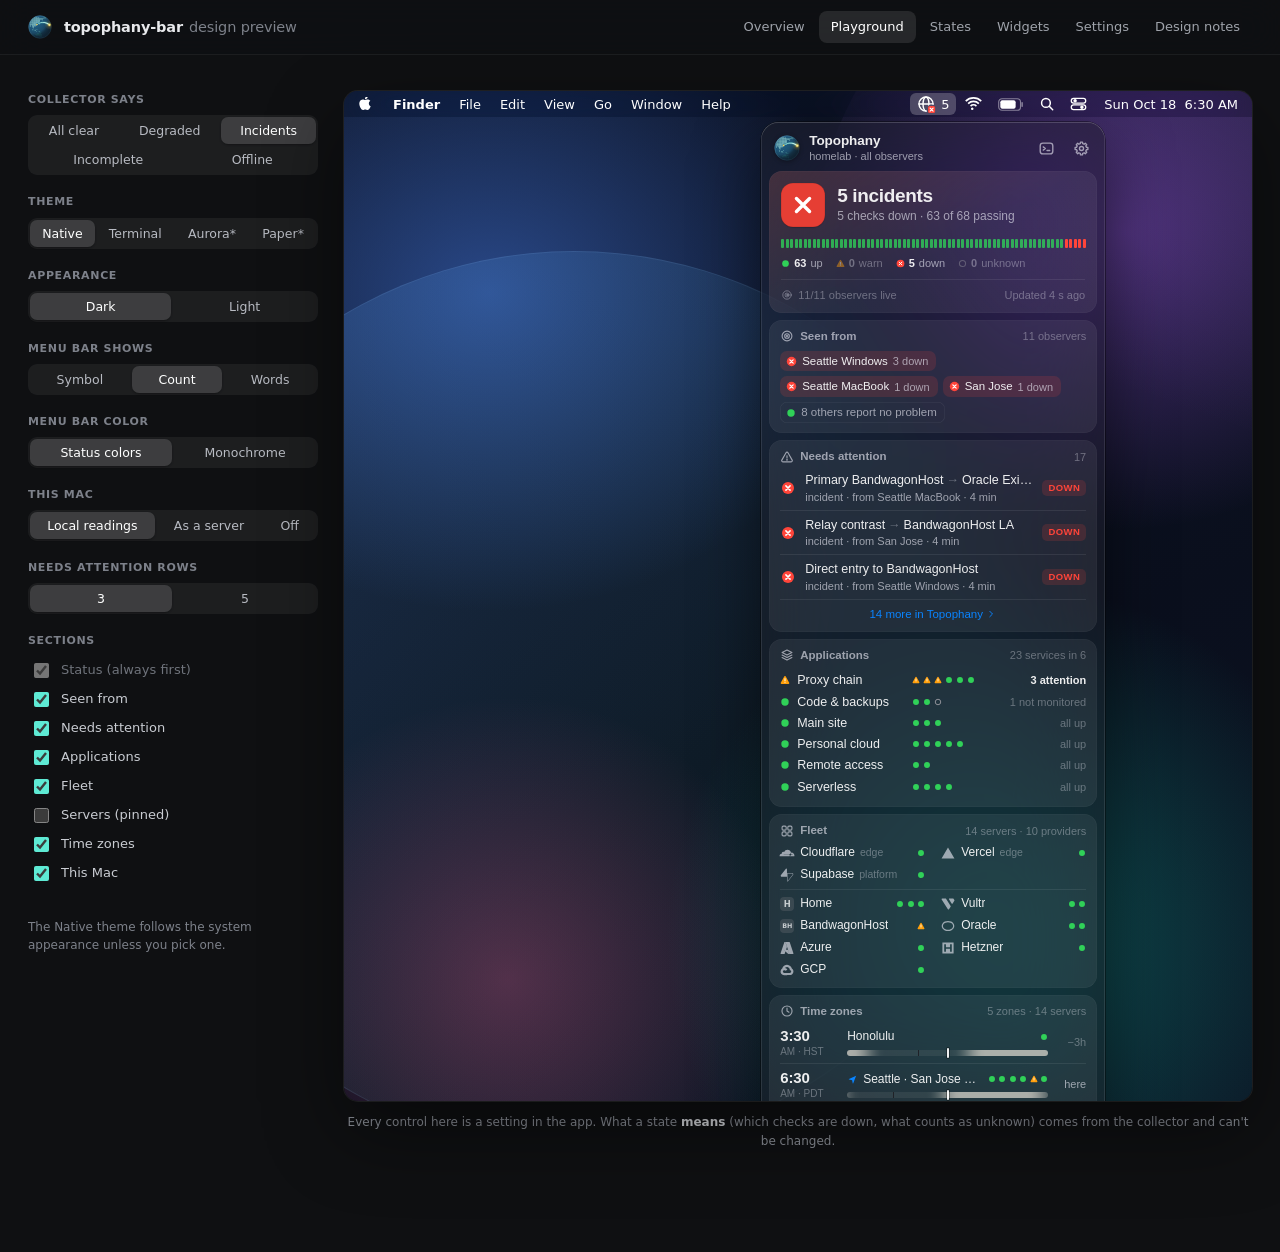
==== commit bdab5fb8: "feat(panel): Fleet, every server and edge by who runs it A new section, on by default after Applicat" ====
--- a/design/playground.html
+++ b/design/playground.html
@@ -55,7 +55,7 @@
     ['mac', 'This Mac', [['local', 'Local readings'], ['server', 'As a server'], ['off', 'Off']]],
     ['limit', 'Needs attention rows', [[3, '3'], [5, '5']]],
   ];
-  const sections = [['seen', 'Seen from'], ['attention', 'Needs attention'], ['apps', 'Applications'], ['servers', 'Servers (pinned)'], ['zones', 'Time zones'], ['mac', 'This Mac']];
+  const sections = [['seen', 'Seen from'], ['attention', 'Needs attention'], ['apps', 'Applications'], ['fleet', 'Fleet'], ['servers', 'Servers (pinned)'], ['zones', 'Time zones'], ['mac', 'This Mac']];
 
   function rail() {
     const r = document.getElementById('rail');
--- a/design/assets/style.css
+++ b/design/assets/style.css
@@ -250,6 +250,20 @@
 .nv-ico2 svg.av-logo { width: 15.7px; height: 15.7px; }
 .av-ini { font: 600 12.3px/1 ui-rounded, -apple-system, system-ui, sans-serif; letter-spacing: .01em; }
 .av-ini.two { font-size: 10.1px; }
+/* Fleet: two to a row, edges first; each node's mark at the column's end. */
+.fl-grid { display: grid; grid-template-columns: 1fr 1fr; column-gap: 16px; row-gap: 7px; }
+.fl-c { display: flex; align-items: center; gap: 6px; min-width: 0; font-size: 12px; color: var(--l1); height: 15px; }
+.fl-c.cached { opacity: .55; }
+.fl-c .fl-t { white-space: nowrap; overflow: hidden; text-overflow: ellipsis; min-width: 0; }
+.fl-c > em { font-style: normal; font-size: 10.5px; color: var(--l3); flex: none; margin-left: -1px; }
+.fl-m { margin-left: auto; display: flex; gap: 2.5px; align-items: center; flex: none; padding-left: 3px; }
+.fl-m em { font-style: normal; font-size: 10px; color: var(--l3); margin-left: 1px; }
+.fl-g { width: 14px; height: 14px; flex: none; display: grid; place-items: center; color: var(--l2); }
+.fl-g svg { width: 14px; height: 14px; }
+.fl-sym svg { width: 13px; height: 13px; }
+.fl-ini { border-radius: 4px; background: var(--fill); color: var(--l1); opacity: .8; font: 700 8.4px/1 ui-rounded, -apple-system, system-ui, sans-serif; }
+.fl-ini.two { font-size: 6.4px; letter-spacing: -.02em; }
+.nv-sep.fl-sep { margin: 7px 0; }
 .tlogo { display: inline-block; width: 2ch; height: 18px; vertical-align: top; position: relative; }
 .tlogo svg.logo { position: absolute; left: .06ch; top: calc(50% - .43em + .36px); width: .86em; height: .86em; }
 .nv-server-name { flex: 1; min-width: 0; display: flex; flex-direction: column; line-height: 1.25; }
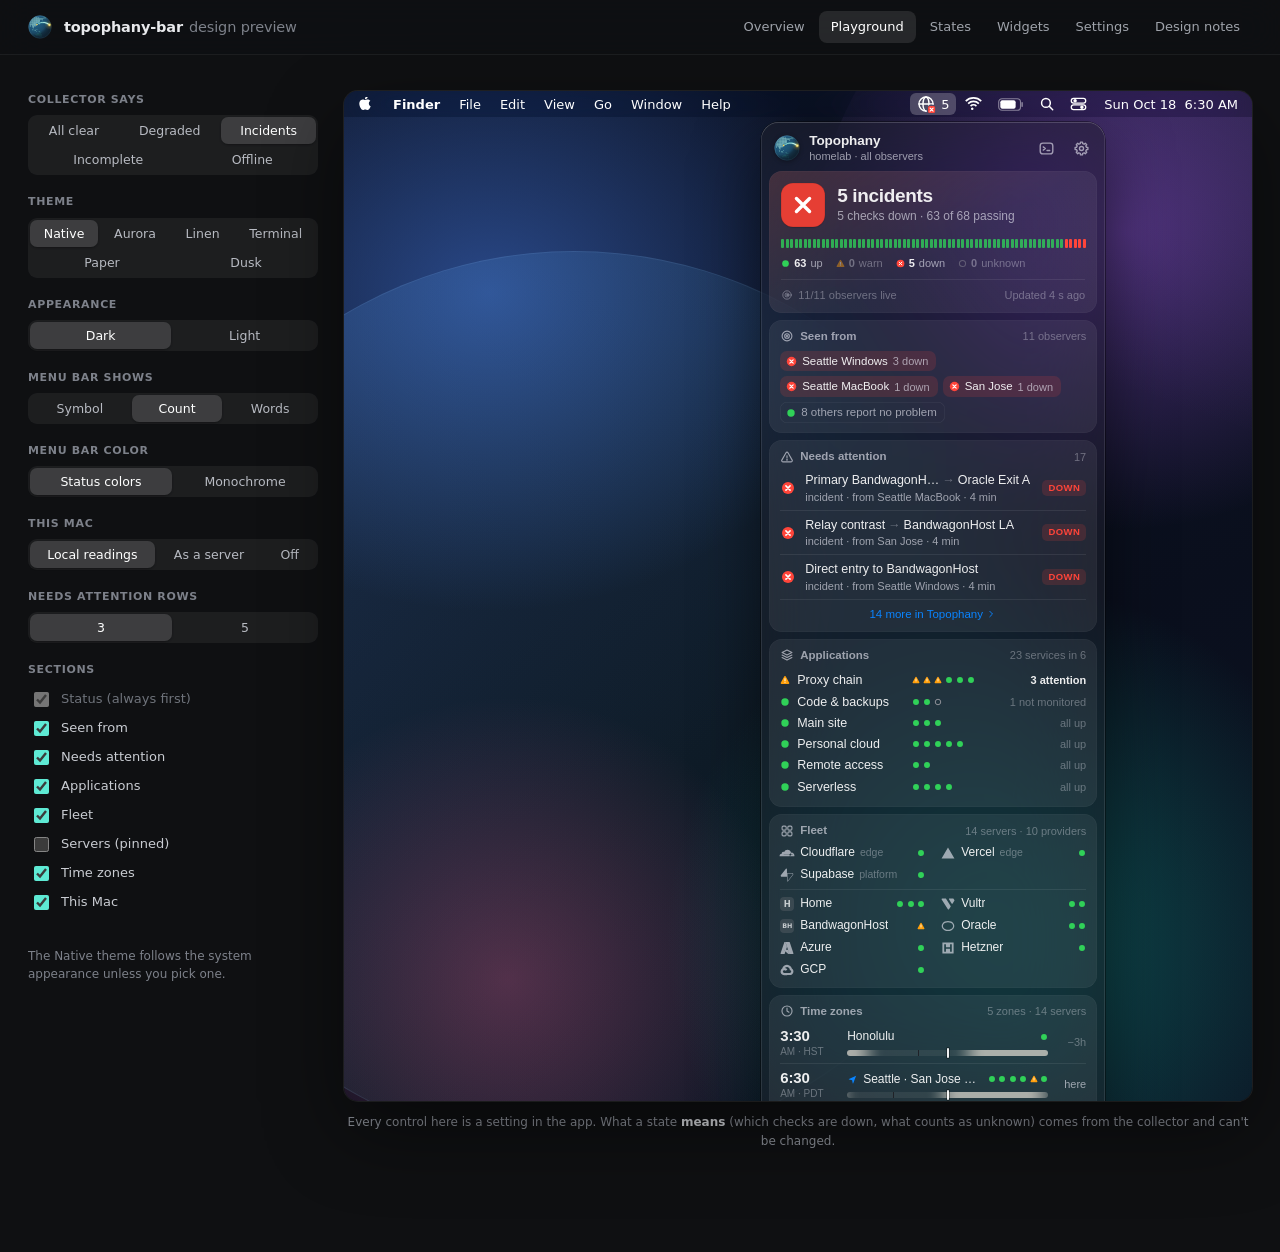
==== commit 12fd1ca9: "docs(design): six themes in the notes and previews DESIGN.md lists the six themes, gives a theme fil" ====
--- a/design/playground.html
+++ b/design/playground.html
@@ -48,7 +48,7 @@
 
   const groups = [
     ['scenario', 'Collector says', D.order.map((k) => [k, D.scenarios[k].label])],
-    ['theme', 'Theme', [['native', 'Native'], ['tui', 'Terminal'], ['aurora', 'Aurora*'], ['paper', 'Paper*']]],
+    ['theme', 'Theme', [['native', 'Native'], ['aurora', 'Aurora'], ['linen', 'Linen'], ['tui', 'Terminal'], ['paper', 'Paper'], ['dusk', 'Dusk']]],
     ['appearance', 'Appearance', [['dark', 'Dark'], ['light', 'Light']]],
     ['text', 'Menu bar shows', [['symbol', 'Symbol'], ['count', 'Count'], ['words', 'Words']]],
     ['color', 'Menu bar color', [['status', 'Status colors'], ['mono', 'Monochrome']]],
@@ -63,14 +63,15 @@
       `<button data-k="${key}" data-v="${v}" class="${String(st[key]) === String(v) ? 'on' : ''}">${t}</button>`).join('')}</div></div>`).join('') +
       `<div class="ctl"><h5>Sections</h5><div class="checks"><label class="locked"><input type="checkbox" checked disabled>Status (always first)</label>${sections.map(([k, t]) =>
         `<label><input type="checkbox" data-s="${k}" ${st.sections[k] ? 'checked' : ''}>${t}</label>`).join('')}</div></div>
-      <p class="note">${{ tui: 'The Terminal theme always paints the TUI’s ink, so Appearance only changes the desktop and menu bar behind it.', paper: '* Paper is an example user theme: only a palette for the Terminal renderer.', aurora: '* Aurora is an example user theme: only tokens over the Native renderer.' }[st.theme] || 'The Native theme follows the system appearance unless you pick one.'}</p>`;
+      <p class="note">${{ tui: 'The Terminal theme always paints the TUI’s ink, so Appearance only changes the desktop and menu bar behind it.', paper: 'Paper is only a palette for the Terminal renderer, and always light.', dusk: 'Dusk is only a palette for the Terminal renderer, and always dark.', aurora: 'Aurora is only tokens over the Native renderer, light and dark.', linen: 'Linen is only tokens over the Native renderer, light and dark, set in New York.' }[st.theme] || 'The Native theme follows the system appearance unless you pick one.'}</p>`;
     r.querySelectorAll('button').forEach((b) => b.onclick = () => { st[b.dataset.k] = b.dataset.k === 'limit' ? +b.dataset.v : b.dataset.v; draw(); });
     r.querySelectorAll('input[data-s]').forEach((c) => c.onchange = () => { st.sections[c.dataset.s] = c.checked; draw(); });
   }
   function draw() {
     rail();
-    // A theme is a renderer family and a token set; * marks example user themes.
-    const look = { native: { theme: 'native' }, tui: { theme: 'tui' }, aurora: { theme: 'native', tokens: 'aurora' }, paper: { theme: 'tui', palette: 'paper' } }[st.theme];
+    // A theme is a renderer family and a token set.
+    const look = { native: { theme: 'native' }, tui: { theme: 'tui' }, aurora: { theme: 'native', tokens: 'aurora' }, linen: { theme: 'native', tokens: 'linen' },
+      paper: { theme: 'tui', palette: 'paper' }, dusk: { theme: 'tui', palette: 'dusk' } }[st.theme];
     TB.scene(document.getElementById('stage'), D.scenarios[st.scenario], Object.assign({}, st, look));
   }
   draw();
--- a/design/assets/style.css
+++ b/design/assets/style.css
@@ -110,6 +110,16 @@
 .mb-dark .b-up { --b: #32d74b; } .mb-light .b-up { --b: #28b449; }
 .mb-dark .b-warn { --b: #ff9f0a; } .mb-light .b-warn { --b: #f08c00; }
 .mb-dark .b-down { --b: #ff453a; } .mb-light .b-down { --b: #ff3b30; }
+/* this Mac's readings before the globe: local, in the bar's ink */
+.nreads { display: inline-flex; align-items: center; gap: 9px; margin-right: 4px; }
+.nr { display: inline-flex; align-items: center; gap: 4px; }
+.nr-cpu { align-items: baseline; }
+.nr-cpu svg { align-self: baseline; }
+.rv, .nn { display: inline-grid; font-size: 11.5px; font-weight: 500; font-variant-numeric: tabular-nums; }
+.rv > *, .nn > * { grid-area: 1 / 1; font-style: normal; }
+.rv b, .nn b { visibility: hidden; font-weight: 500; }
+.nn { font-size: 8.6px; line-height: 9.4px; text-align: right; }
+.na { font-size: 6.6px; line-height: 9.4px; font-weight: 700; opacity: .55; margin-left: 2px; }
 .b-unk { --b: currentColor; }
 .b-mono { --b: currentColor; }
 .mb-dark .b-mono { --bx: #1b1d24; }
@@ -125,6 +135,15 @@
 }
 .mb-light .tchip { box-shadow: inset 0 0 0 1px rgba(10, 16, 22, .5), 0 1px 2px rgba(0, 0, 0, .18); }
 .tchip .g { display: inline-block; width: 1ch; text-align: center; }
+.titem { gap: 4px; }
+.tchip.reads { font-weight: 400; }
+.tchip .m { color: var(--muted); } .tchip .acc { color: var(--acc); } .tchip .acc2 { color: var(--acc2); }
+/* the live glyph breathes toward the glow, as the TUI's live dot does */
+.tchip .g { position: relative; }
+.tchip .g.breathe::after { content: attr(data-g); position: absolute; inset: 0; color: var(--glow, #f0fdfa); opacity: 0;
+  animation: breathe 2.4s ease-in-out infinite; }
+@keyframes breathe { 50% { opacity: .5; } }
+@media (prefers-reduced-motion: reduce) { .tchip .g.breathe::after { animation: none; } }
 .titem .h-up { color: var(--up, #4ade80); } .titem .h-warn { color: var(--warn, #fbbf24); }
 .titem .h-down { color: var(--down, #f87171); } .titem .h-unk { color: var(--muted, #8393a3); }
 
@@ -227,6 +246,9 @@
 .nv-row-m .t { font-size: 12.5px; font-weight: 500; white-space: nowrap; overflow: hidden; text-overflow: ellipsis; }
 .nv-row-m .s { font-size: 11px; color: var(--l2); white-space: nowrap; overflow: hidden; text-overflow: ellipsis; margin-top: 1px; }
 .arr { font-style: normal; color: var(--l3); margin: 0 3px; }
+.route { display: flex; align-items: baseline; min-width: 0; }
+.route .rp { flex: none; white-space: nowrap; }
+.route .arr { flex: none; }
 .pill { font-size: 9.5px; font-weight: 700; letter-spacing: .045em; padding: 2px 6px; border-radius: 5px; white-space: nowrap; }
 .p-up { color: var(--up); background: color-mix(in srgb, var(--up) 15%, transparent); }
 .p-warn { color: var(--warn); background: color-mix(in srgb, var(--warn) 15%, transparent); }
@@ -256,6 +278,8 @@
 .fl-c.cached { opacity: .55; }
 .fl-c .fl-t { white-space: nowrap; overflow: hidden; text-overflow: ellipsis; min-width: 0; }
 .fl-c > em { font-style: normal; font-size: 10.5px; color: var(--l3); flex: none; margin-left: -1px; }
+.fl-c.fl-more .fl-t { color: var(--l2); }
+.fl-c.fl-more .fl-g { width: 14px; flex: none; }
 .fl-m { margin-left: auto; display: flex; gap: 2.5px; align-items: center; flex: none; padding-left: 3px; }
 .fl-m em { font-style: normal; font-size: 10px; color: var(--l3); margin-left: 1px; }
 .fl-g { width: 14px; height: 14px; flex: none; display: grid; place-items: center; color: var(--l2); }
@@ -426,6 +450,10 @@
 .w-status.big .w-title b { font-size: 18px; }
 .w-status.big .nv-ticks, .w-status.big .nv-runs { margin: 12px 0 7px; }
 .nv-stack.withheld { background: repeating-linear-gradient(135deg, var(--fill) 0 3px, transparent 3px 6px); }
+.w-checks { height: 34px; margin-bottom: 8px; flex: none; }
+.w-checks > svg { display: block; overflow: visible; }
+.w-checks .mk-up { opacity: .55; }
+.wdg.vibrant .w-checks .mk-up { opacity: .4; }
 .w-foot { margin-top: auto; display: flex; justify-content: space-between; align-items: center; font-size: 10.5px; color: var(--l3); }
 .w-foot span { display: inline-flex; align-items: center; gap: 4px; }
 .w-foot svg { width: 11px; height: 11px; }
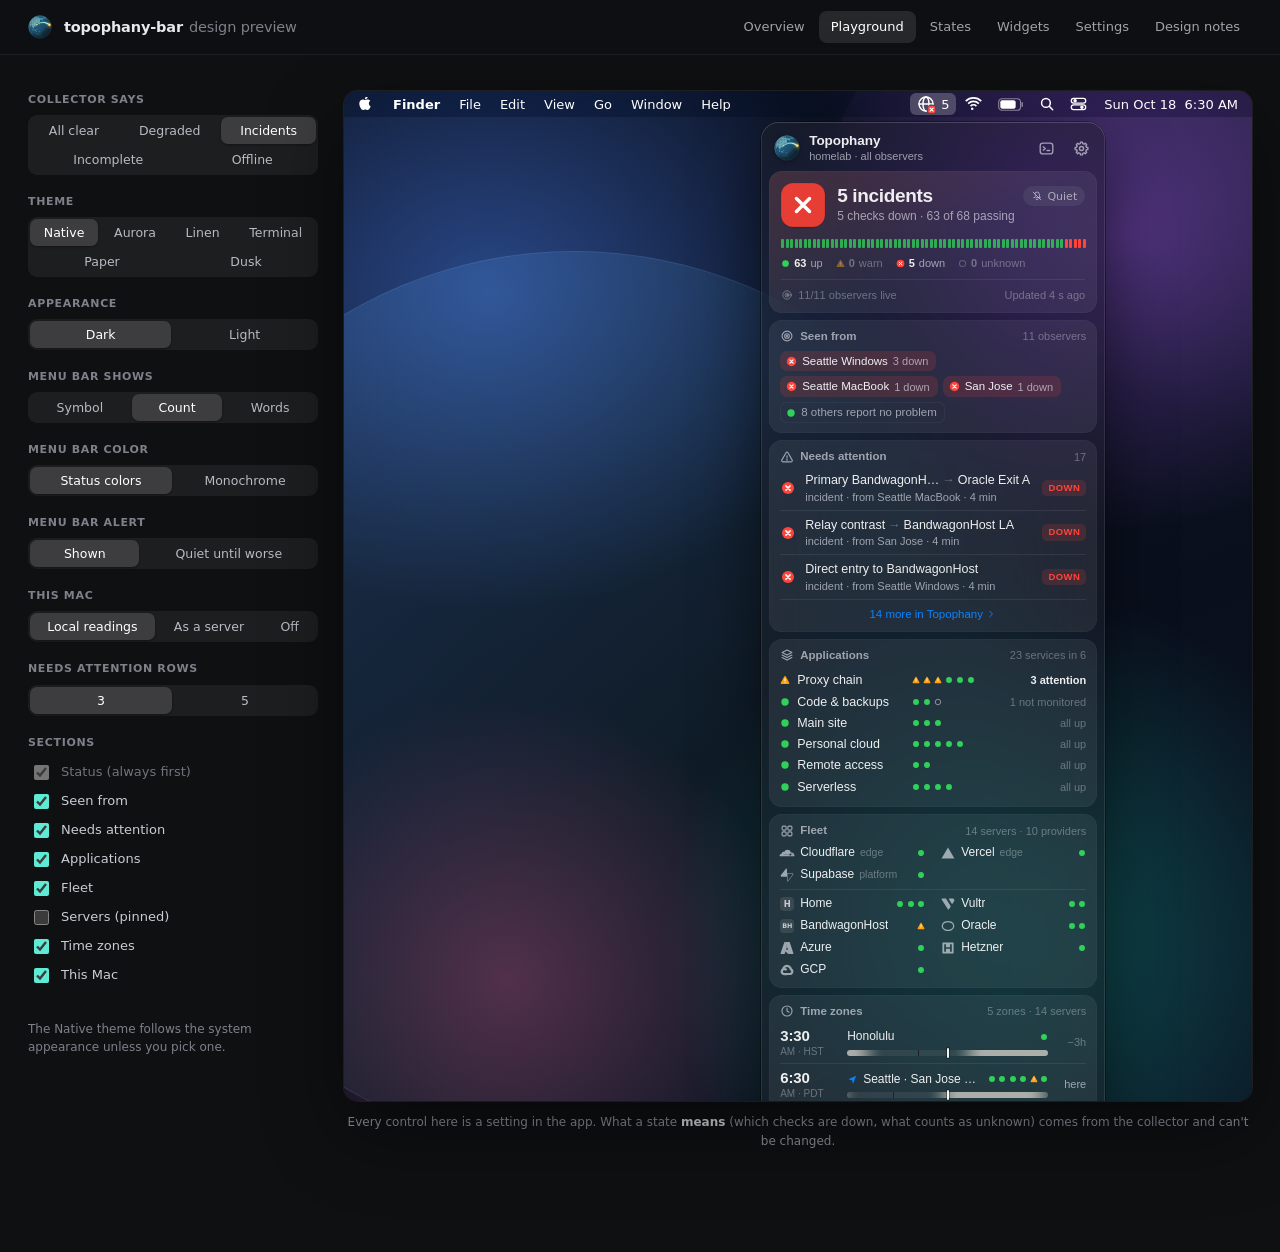
==== commit ab7e02a0: "docs(design): quiet until it gets worse, in the notes and previews DESIGN.md says what quieting chan" ====
--- a/design/playground.html
+++ b/design/playground.html
@@ -40,9 +40,9 @@
 <script src="assets/render.js"></script>
 <script>
   const D = window.TB_DATA;
-  const st = Object.assign(TB.defaults(), { scenario: 'incidents' });
+  const st = Object.assign(TB.defaults(), { scenario: 'incidents', alert: 'shown' });
   const q = new URLSearchParams(location.search);
-  for (const k of ['theme', 'appearance', 'text', 'color', 'mac', 'scenario']) if (q.get(k)) st[k] = q.get(k);
+  for (const k of ['theme', 'appearance', 'text', 'color', 'alert', 'mac', 'scenario']) if (q.get(k)) st[k] = q.get(k);
   if (q.get('servers')) st.sections.servers = q.get('servers') === '1';
   if (q.get('limit')) st.limit = +q.get('limit');
 
@@ -52,6 +52,7 @@
     ['appearance', 'Appearance', [['dark', 'Dark'], ['light', 'Light']]],
     ['text', 'Menu bar shows', [['symbol', 'Symbol'], ['count', 'Count'], ['words', 'Words']]],
     ['color', 'Menu bar color', [['status', 'Status colors'], ['mono', 'Monochrome']]],
+    ['alert', 'Menu bar alert', [['shown', 'Shown'], ['quiet', 'Quiet until worse']]],
     ['mac', 'This Mac', [['local', 'Local readings'], ['server', 'As a server'], ['off', 'Off']]],
     ['limit', 'Needs attention rows', [[3, '3'], [5, '5']]],
   ];
@@ -72,7 +73,7 @@
     // A theme is a renderer family and a token set.
     const look = { native: { theme: 'native' }, tui: { theme: 'tui' }, aurora: { theme: 'native', tokens: 'aurora' }, linen: { theme: 'native', tokens: 'linen' },
       paper: { theme: 'tui', palette: 'paper' }, dusk: { theme: 'tui', palette: 'dusk' } }[st.theme];
-    TB.scene(document.getElementById('stage'), D.scenarios[st.scenario], Object.assign({}, st, look));
+    TB.scene(document.getElementById('stage'), D.scenarios[st.scenario], Object.assign({}, st, look, { quiet: st.alert === 'quiet' }));
   }
   draw();
 </script>
--- a/design/assets/style.css
+++ b/design/assets/style.css
@@ -145,7 +145,7 @@
 @keyframes breathe { 50% { opacity: .5; } }
 @media (prefers-reduced-motion: reduce) { .tchip .g.breathe::after { animation: none; } }
 .titem .h-up { color: var(--up, #4ade80); } .titem .h-warn { color: var(--warn, #fbbf24); }
-.titem .h-down { color: var(--down, #f87171); } .titem .h-unk { color: var(--muted, #8393a3); }
+.titem .h-down { color: var(--down, #f87171); } .titem .h-unk, .titem .h-quiet { color: var(--muted, #8393a3); }
 
 /* ----------------------------------------------------- native theme */
 .nv {
@@ -206,8 +206,17 @@
 .sym-incidents { background: color-mix(in srgb, var(--down) 90%, #000); }
 .sym-incomplete { background: #8a8a91; }
 .sym-offline { background: #6a6a71; }
-.nv-hero-t { min-width: 0; }
-.nv-hero-t b { display: block; font-size: 19px; font-weight: 650; letter-spacing: -.018em; line-height: 1.15; }
+.nv-hero-t { min-width: 0; flex: 1; }
+.nv-hero-l { display: flex; align-items: center; gap: 8px; }
+.nv-hero-t b { display: block; flex: 1; min-width: 0; font-size: 19px; font-weight: 650; letter-spacing: -.018em; line-height: 1.15; white-space: nowrap; overflow: hidden; text-overflow: ellipsis; }
+.nv-quiet {
+  flex: none; display: inline-flex; align-items: center; gap: 4px; border: 0; border-radius: 99px; padding: 3.5px 8px;
+  background: var(--fill2); color: var(--l2); font: 500 11px/1.2 -apple-system, system-ui, sans-serif; cursor: pointer;
+}
+.nv-quiet svg { width: 12px; height: 12px; }
+.nv-quiet:hover { background: var(--fill); color: var(--l1); }
+.nv-quiet.on { background: color-mix(in srgb, var(--acc) 16%, transparent); color: var(--acc); }
+.nv-quiet.on:hover { background: color-mix(in srgb, var(--acc) 24%, transparent); }
 .nv-hero-t span { display: block; font-size: 12px; color: var(--l2); margin-top: 2px; }
 .nv-stack { display: flex; gap: 2px; height: 6px; border-radius: 3px; overflow: hidden; flex: 1; }
 .nv-runs { display: flex; align-items: center; height: 9px; margin-bottom: 8px; }
@@ -392,6 +401,7 @@
 .tl.bar.head { box-shadow: inset 0 -1px 0 color-mix(in srgb, var(--line) 70%, transparent); }
 .tl.bar.foot { box-shadow: inset 0 1px 0 color-mix(in srgb, var(--line) 70%, transparent); }
 .tgap { height: 9px; }
+.tgap4 { height: 4px; }
 .tbox { position: relative; margin: 15px 6px 0; padding: 9px calc(1ch - 1px) 5px; border: 1px solid var(--bc, var(--line)); border-radius: 6px; }
 .tbox-t { position: absolute; top: -10px; left: calc(1ch - 3px); right: calc(1ch - 3px); height: 18px; display: flex; justify-content: space-between; pointer-events: none; }
 .tbox-t > span { background: var(--ink); white-space: pre; }
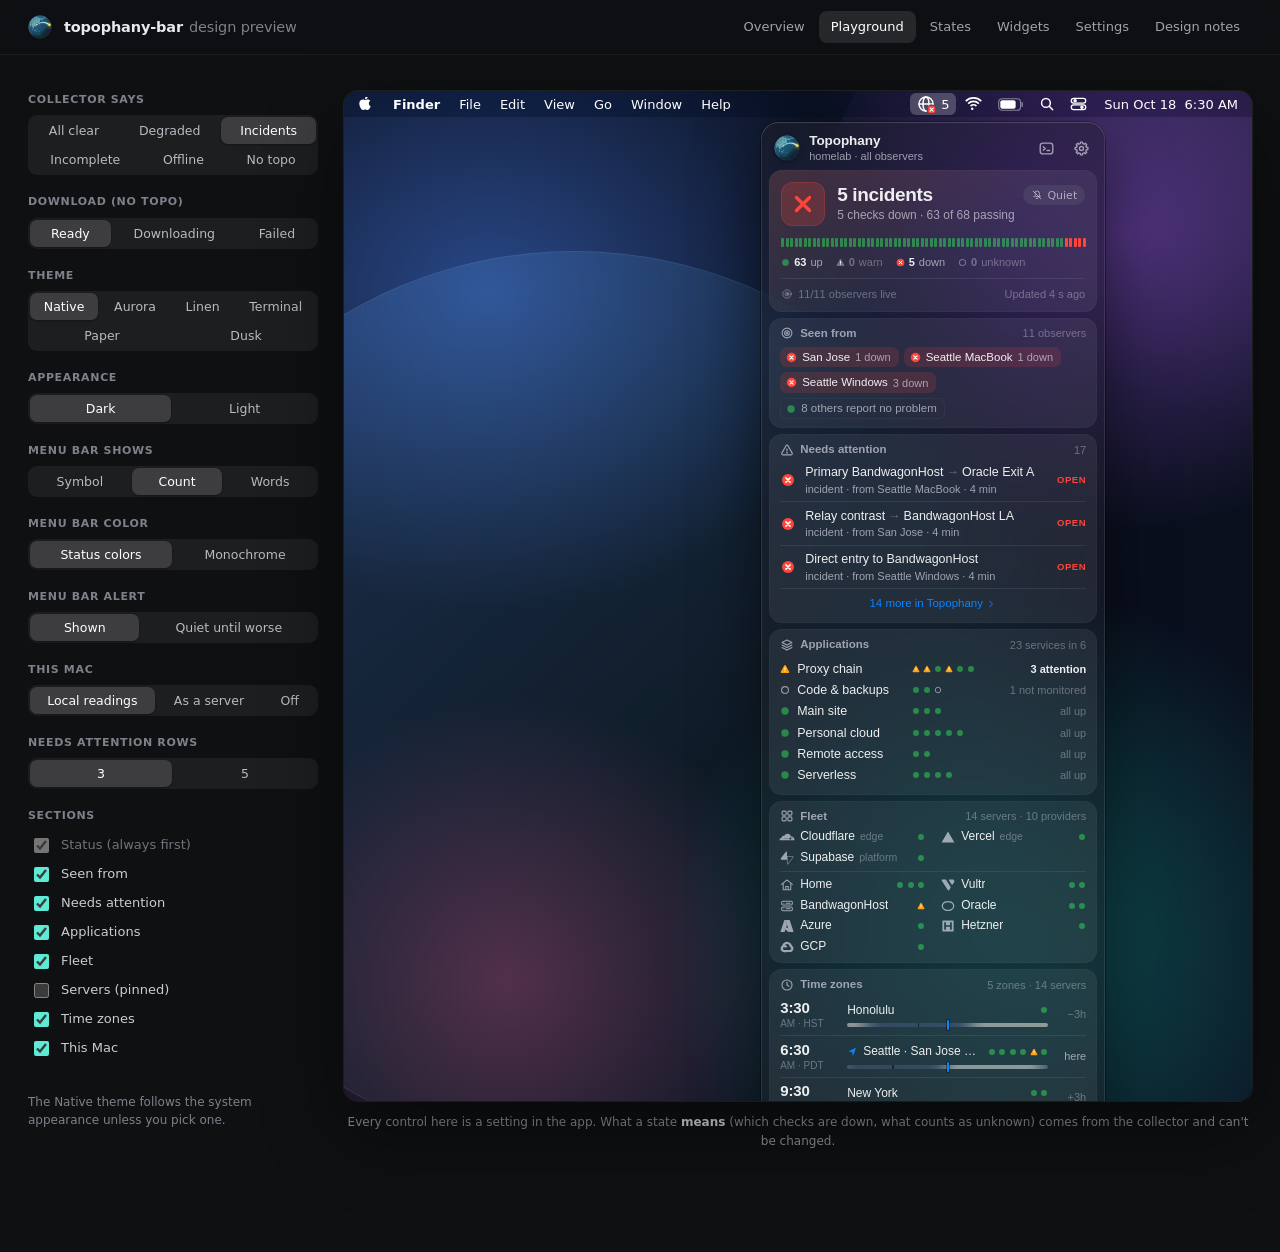
==== commit b426c52e: "docs(design): getting topo: download it, choose any on this Mac, sign in While no topo can run, the " ====
--- a/design/playground.html
+++ b/design/playground.html
@@ -42,12 +42,14 @@
   const D = window.TB_DATA;
   const st = Object.assign(TB.defaults(), { scenario: 'incidents', alert: 'shown' });
   const q = new URLSearchParams(location.search);
-  for (const k of ['theme', 'appearance', 'text', 'color', 'alert', 'mac', 'scenario']) if (q.get(k)) st[k] = q.get(k);
+  st.fetch = 'ready';
+  for (const k of ['theme', 'appearance', 'text', 'color', 'alert', 'mac', 'scenario', 'fetch']) if (q.get(k)) st[k] = q.get(k);
   if (q.get('servers')) st.sections.servers = q.get('servers') === '1';
   if (q.get('limit')) st.limit = +q.get('limit');
 
   const groups = [
-    ['scenario', 'Collector says', D.order.map((k) => [k, D.scenarios[k].label])],
+    ['scenario', 'Collector says', D.order.concat('missing').map((k) => [k, D.scenarios[k].label])],
+    ['fetch', 'Download (no topo)', [['ready', 'Ready'], ['downloading', 'Downloading'], ['failed', 'Failed']]],
     ['theme', 'Theme', [['native', 'Native'], ['aurora', 'Aurora'], ['linen', 'Linen'], ['tui', 'Terminal'], ['paper', 'Paper'], ['dusk', 'Dusk']]],
     ['appearance', 'Appearance', [['dark', 'Dark'], ['light', 'Light']]],
     ['text', 'Menu bar shows', [['symbol', 'Symbol'], ['count', 'Count'], ['words', 'Words']]],
--- a/design/assets/style.css
+++ b/design/assets/style.css
@@ -164,7 +164,7 @@
   --fill: rgba(120, 120, 128, .2); --fill2: rgba(120, 120, 128, .1);
   --up: #28b449; --warn: #f08c00; --down: #ff3b30; --unk: #8e8e93; --acc: #007aff; --acc2: #32ade6;
 }
-.nv-panel { width: 344px; padding: 8px; border-radius: 18px; display: flex; flex-direction: column; gap: 7px; }
+.nv-panel { width: 344px; padding: 8px; border-radius: 18px; display: flex; flex-direction: column; gap: 6px; }
 .dark .nv-panel {
   background: var(--panel-bg, rgba(32, 32, 38, .55)); backdrop-filter: blur(44px) saturate(1.9);
   box-shadow: 0 0 0 .5px rgba(0, 0, 0, .75), inset 0 0 0 .5px rgba(255, 255, 255, .2), inset 0 1px 0 rgba(255, 255, 255, .08), 0 24px 64px rgba(0, 0, 0, .5);
@@ -177,6 +177,9 @@
 .nv .mk { flex: none; }
 .mk-up { color: var(--up, #4ade80); } .mk-warn { color: var(--warn, #fbbf24); }
 .mk-down { color: var(--down, #f87171); } .mk-unk { color: var(--unk, #6b7a8c); }
+/* Up among other marks is quieter than trouble, as on the bar: a calm
+   network looks calm, and what needs a look stands out. */
+.nv-legend .mk-up, .nv-chips .mk-up, .nv-app .mk-up, .fl-m .mk-up, .z-marks .mk-up, .w-app .mk-up { opacity: .55; }
 
 .nv-head { display: flex; align-items: center; gap: 9px; padding: 3px 3px 1px 5px; }
 .nv-mark { width: 26px; height: 26px; filter: drop-shadow(0 1px 2px rgba(0, 0, 0, .35)); }
@@ -187,8 +190,8 @@
 .nv-btn svg { width: 17px; height: 17px; }
 .nv-btn:hover { background: var(--fill2); color: var(--l1); }
 
-.nv-card { background: var(--card); border-radius: 13px; padding: 9px 11px 10px; box-shadow: inset 0 0 0 .5px var(--card-b); }
-.nv-card h3 { margin: 0 0 7px; font-size: 11.5px; font-weight: 600; color: var(--l2); display: flex; align-items: center; gap: 6px; }
+.nv-card { background: var(--card); border-radius: 13px; padding: 8px 11px 9px; box-shadow: inset 0 0 0 .5px var(--card-b); }
+.nv-card h3 { margin: 0 0 6px; font-size: 11.5px; font-weight: 600; color: var(--l2); display: flex; align-items: center; gap: 6px; }
 .nv-card h3 svg { width: 14px; height: 14px; }
 .nv-card h3 em { font-style: normal; font-weight: 500; color: var(--l3); margin-left: auto; font-size: 11px; }
 
@@ -196,16 +199,18 @@
 .nv-hero-top { display: flex; align-items: center; gap: 12px; margin-bottom: 12px; }
 .nv-sym {
   width: 44px; height: 44px; border-radius: 12px; flex: none; display: grid; place-items: center;
-  box-shadow: inset 0 0 0 .5px rgba(0, 0, 0, .14), 0 .5px 1px rgba(0, 0, 0, var(--sym-shadow, .14));
-}
-.dark .nv-sym { --sym-shadow: .3; }
+  background: var(--sym-fill); color: var(--sym-ink); box-shadow: inset 0 0 0 .75px var(--sym-edge);
+}
 .nv-sym svg { width: 44px; height: 44px; }
-/* Matte: the status color a shade deeper, so the white glyph holds. */
-.sym-clear { background: color-mix(in srgb, var(--up) 90%, #000); }
-.sym-degraded { background: color-mix(in srgb, var(--warn) 90%, #000); }
-.sym-incidents { background: color-mix(in srgb, var(--down) 90%, #000); }
-.sym-incomplete { background: #8a8a91; }
-.sym-offline { background: #6a6a71; }
+/* Flat: a tint of the status color, edged in it, the glyph in the color a
+   shade deeper on light so it holds. */
+.sym-clear { --sym-c: var(--up); } .sym-degraded { --sym-c: var(--warn); } .sym-incidents { --sym-c: var(--down); }
+.sym-clear, .sym-degraded, .sym-incidents {
+  --sym-fill: color-mix(in srgb, var(--sym-c) 15%, transparent); --sym-edge: color-mix(in srgb, var(--sym-c) 30%, transparent);
+  --sym-ink: color-mix(in srgb, var(--sym-c) 88%, #000);
+}
+.dark .sym-clear, .dark .sym-degraded, .dark .sym-incidents { --sym-fill: color-mix(in srgb, var(--sym-c) 20%, transparent); --sym-ink: var(--sym-c); }
+.sym-incomplete, .sym-offline { --sym-fill: var(--fill2); --sym-edge: var(--sep); --sym-ink: var(--l2); }
 .nv-hero-t { min-width: 0; flex: 1; }
 .nv-hero-l { display: flex; align-items: center; gap: 8px; }
 .nv-hero-t b { display: block; flex: 1; min-width: 0; font-size: 19px; font-weight: 650; letter-spacing: -.018em; line-height: 1.15; white-space: nowrap; overflow: hidden; text-overflow: ellipsis; }
@@ -222,7 +227,7 @@
 .nv-runs { display: flex; align-items: center; height: 9px; margin-bottom: 8px; }
 .nv-ticks { display: flex; height: 9px; margin-bottom: 8px; }
 .nv-ticks i { flex: 1; border-radius: 1px; }
-.t-up { background: color-mix(in srgb, var(--up) 78%, transparent); }
+.t-up { background: color-mix(in srgb, var(--up) 55%, transparent); }
 .t-warn { background: var(--warn); } .t-down { background: var(--down); }
 .t-unk { background: color-mix(in srgb, var(--unk) 14%, transparent); box-shadow: inset 0 0 0 1px var(--unk); }
 .seg { display: block; height: 100%; min-width: 4px; }
@@ -232,7 +237,8 @@
 .nv-legend span { display: inline-flex; align-items: center; gap: 4px; }
 .nv-legend b { color: var(--l1); font-weight: 600; font-variant-numeric: tabular-nums; }
 .nv-legend .zero, .nv-legend .zero b { color: var(--l3); }
-.nv-legend .zero .mk { opacity: .45; }
+/* A count of none takes no color: its shape says which it is. */
+.nv-legend .zero .mk { color: var(--l3); }
 .nv-meta { display: flex; justify-content: space-between; margin-top: 9px; padding-top: 8px; border-top: .5px solid var(--sep); font-size: 11px; color: var(--l3); }
 .nv-meta span { display: inline-flex; align-items: center; gap: 5px; }
 .nv-meta svg { width: 12px; height: 12px; }
@@ -249,7 +255,7 @@
 .chip-calm { background: transparent; color: var(--l2); box-shadow: inset 0 0 0 .5px var(--sep); }
 .light .chip-calm { box-shadow: inset 0 0 0 .5px rgba(0, 0, 0, .12); }
 
-.nv-row { display: grid; grid-template-columns: 16px minmax(0, 1fr) auto; gap: 9px; align-items: center; padding: 6px 0; border-top: .5px solid var(--sep); }
+.nv-row { display: grid; grid-template-columns: 16px minmax(0, 1fr) auto; gap: 9px; align-items: center; padding: 5.5px 0; border-top: .5px solid var(--sep); }
 .nv-row:first-of-type { border-top: 0; padding-top: 1px; }
 .nv-row-i { display: grid; place-items: center; }
 .nv-row-m .t { font-size: 12.5px; font-weight: 500; white-space: nowrap; overflow: hidden; text-overflow: ellipsis; }
@@ -263,7 +269,15 @@
 .p-warn { color: var(--warn); background: color-mix(in srgb, var(--warn) 15%, transparent); }
 .p-down { color: var(--down); background: color-mix(in srgb, var(--down) 15%, transparent); }
 .p-unk { color: var(--l2); background: var(--fill2); }
-.nv-more { display: flex; align-items: center; justify-content: center; gap: 2px; font-size: 11.5px; font-weight: 500; color: var(--acc); padding-top: 7px; border-top: .5px solid var(--sep); cursor: pointer; }
+/* A row's state word, whose mark already says the state: the word alone. */
+.pill.plain { background: none; padding: 2px 0; letter-spacing: .06em; }
+.nv-more { display: flex; align-items: center; justify-content: center; gap: 2px; font-size: 11.5px; font-weight: 500; color: var(--acc); padding: 7px 0 3px; border-top: .5px solid var(--sep); cursor: pointer; }
+/* A row that opens something lights faintly under the pointer, as far out
+   as the keyboard's focus does. */
+.nv-row, .nv-more { position: relative; isolation: isolate; }
+.nv-row { cursor: pointer; }
+.nv-row:hover::before, .nv-more:hover::before { content: ''; position: absolute; inset: 0 -5px; border-radius: 7px; background: var(--fill2); z-index: -1; }
+.nv-more:hover::before { inset: 4px -5px 0; }
 .nv-more svg { width: 12px; height: 12px; }
 
 .nv-app { display: grid; grid-template-columns: minmax(0, 1fr) 70px 96px; align-items: center; gap: 8px; padding: 2.5px 0; font-size: 12.5px; }
@@ -283,6 +297,7 @@
 .av-ini.two { font-size: 10.1px; }
 /* Fleet: two to a row, edges first; each node's mark at the column's end. */
 .fl-grid { display: grid; grid-template-columns: 1fr 1fr; column-gap: 16px; row-gap: 7px; }
+.nv-panel .fl-grid { row-gap: 5.5px; }
 .fl-c { display: flex; align-items: center; gap: 6px; min-width: 0; font-size: 12px; color: var(--l1); height: 15px; }
 .fl-c.cached { opacity: .55; }
 .fl-c .fl-t { white-space: nowrap; overflow: hidden; text-overflow: ellipsis; min-width: 0; }
@@ -296,7 +311,7 @@
 .fl-sym svg { width: 13px; height: 13px; }
 .fl-ini { border-radius: 4px; background: var(--fill); color: var(--l1); opacity: .8; font: 700 8.4px/1 ui-rounded, -apple-system, system-ui, sans-serif; }
 .fl-ini.two { font-size: 6.4px; letter-spacing: -.02em; }
-.nv-sep.fl-sep { margin: 7px 0; }
+.nv-sep.fl-sep { margin: 6px 0; }
 .tlogo { display: inline-block; width: 2ch; height: 18px; vertical-align: top; position: relative; }
 .tlogo svg.logo { position: absolute; left: .06ch; top: calc(50% - .43em + .36px); width: .86em; height: .86em; }
 .nv-server-name { flex: 1; min-width: 0; display: flex; flex-direction: column; line-height: 1.25; }
@@ -323,7 +338,7 @@
 /* Time zones: one grid, so every row's ribbon has the same width and its
    now tick lines up with the others. */
 .nv-zones { display: grid; grid-template-columns: auto minmax(0, 1fr) auto; }
-.nv-zones > div { padding: 5px 0; }
+.nv-zones > div { padding: 4.5px 0; }
 .nv-zones > .z-m { padding-left: 10px; padding-right: 10px; }
 .nv-zones > .z-sep { border-top: .5px solid var(--sep); }
 .nv-zones > div:nth-child(-n+3) { padding-top: 1px; }
@@ -337,20 +352,20 @@
 .z-here svg { width: 11px; height: 11px; }
 .z-marks { display: flex; align-items: center; gap: 2.5px; flex: none; margin-left: auto; padding-left: 4px; }
 .z-marks em { font-style: normal; font-size: 10px; color: var(--l3); margin-left: 2px; }
-.z-rib { position: relative; height: 6px; }
-.z-day { position: absolute; inset: 0; border-radius: 3px; overflow: hidden; }
-.z-day i { position: absolute; top: 0; bottom: 0; width: 1px; margin-left: -.5px; background: var(--card-solid, rgba(30, 30, 36, .9)); }
+.z-rib { position: relative; height: 4px; }
+.z-day { position: absolute; inset: 0; border-radius: 2px; overflow: hidden; }
+.z-day i { position: absolute; top: 0; bottom: 0; width: 1.5px; margin-left: -.75px; background: var(--card-solid, rgba(30, 30, 36, .9)); }
 .light .z-day i { --card-solid: rgba(255, 255, 255, .95); }
-.z-rib b { position: absolute; left: 50%; top: -2px; bottom: -2px; width: 2px; margin-left: -1px; border-radius: 1px; background: var(--l1);
-  box-shadow: 0 0 0 1px rgba(0, 0, 0, .35); }
-.light .z-rib b { box-shadow: 0 0 0 1px rgba(255, 255, 255, .85); }
+.z-rib b { position: absolute; left: 50%; top: -3px; bottom: -3px; width: 2px; margin-left: -1px; border-radius: 1px; background: var(--acc);
+  box-shadow: 0 0 0 1px rgba(0, 0, 0, .4); }
+.light .z-rib b { box-shadow: 0 0 0 1px rgba(255, 255, 255, .9); }
 .z-o { display: flex; flex-direction: column; justify-content: center; align-items: flex-end; line-height: 1.2; min-width: 28px; }
 .z-o b { font-size: 11px; font-weight: 500; color: var(--l3); font-variant-numeric: tabular-nums; }
 .z-o b.here { color: var(--l2); }
 .z-o span { font-size: 10px; color: var(--l3); }
 .z-foot { font-size: 10.5px; color: var(--l3); padding-top: 6px; margin-top: 2px; border-top: .5px solid var(--sep); }
 
-.nv-tiles { display: grid; grid-template-columns: 1fr 1fr; gap: 6px; }
+.nv-tiles { display: grid; grid-template-columns: 1fr 1fr; gap: 5px; }
 .nv-tile { background: var(--fill2); border-radius: 9px; padding: 7px 8px 6px; min-width: 0; }
 .nv-tile-h { display: flex; justify-content: space-between; align-items: center; font-size: 11px; color: var(--l2); }
 .nv-tile-h span { display: inline-flex; align-items: center; gap: 4px; }
@@ -451,7 +466,11 @@
 .w-status .w-top { display: flex; align-items: flex-start; justify-content: space-between; }
 .wd-s .nv-sym, .wd-m .nv-sym { width: 34px; height: 34px; border-radius: 10px; }
 .wd-s .nv-sym svg, .wd-m .nv-sym svg { width: 34px; height: 34px; }
-.w-mark { width: 18px; height: 18px; }
+/* The brand mark: small and a little muted, so it doesn't compete with the verdict. */
+.w-mark { width: 16px; height: 16px; margin: 1px; filter: saturate(.75); opacity: .9; }
+.wdg .w-mark-lines { display: none; width: 18px; height: 18px; flex: none; color: var(--l2); }
+.wdg.vibrant .w-mark { display: none; }
+.wdg.vibrant .w-mark-lines { display: block; }
 .w-title { margin: 10px 0 9px; min-width: 0; }
 .w-title b { display: block; font-size: 16px; font-weight: 650; letter-spacing: -.015em; line-height: 1.15; }
 .w-title span { display: block; font-size: 11px; color: var(--l2); margin-top: 2px; white-space: nowrap; overflow: hidden; text-overflow: ellipsis; }
@@ -472,6 +491,9 @@
 .wdg h4 em { font-style: normal; font-weight: 500; color: var(--l3); margin-left: auto; }
 .wdg h4.w-gap { margin-top: 12px; }
 .w-sec { margin-top: 12px; }
+.w-col.spread .w-sec { margin-top: 0; }
+.w-flex { display: block; flex: 1 1 0; min-height: 12px; max-height: 24px; }
+.w-flex.last { min-height: 8px; max-height: none; }
 .w-row { display: grid; grid-template-columns: 12px minmax(0, 1fr); gap: 8px; align-items: start; padding: 4px 0; border-top: .5px solid var(--sep); }
 .w-row:first-of-type { border-top: 0; padding-top: 1px; }
 .w-row .mk { margin-top: 2px; }
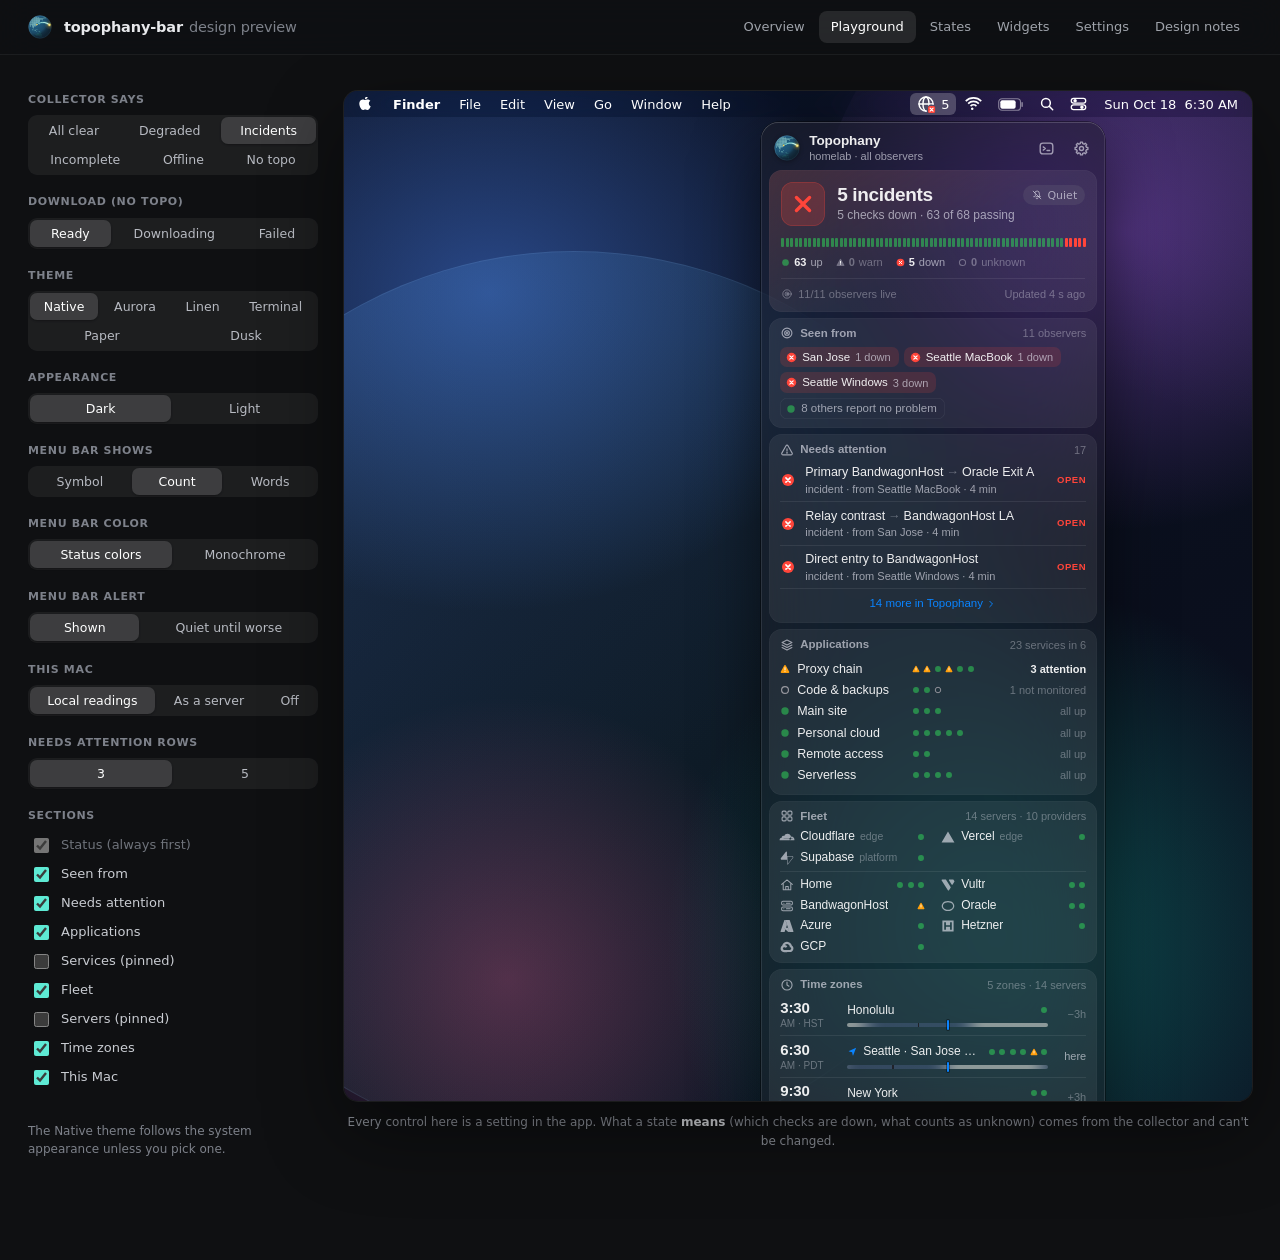
==== commit 13b4ed49: "feat(services): add pinned service cards and widgets" ====
--- a/design/playground.html
+++ b/design/playground.html
@@ -6,6 +6,7 @@
 <title>Playground · topophany-bar</title>
 <link rel="icon" href="assets/mark.svg">
 <link rel="stylesheet" href="assets/style.css">
+<link rel="stylesheet" href="assets/service.css">
 <style>
   .play { display: grid; grid-template-columns: 290px minmax(0, 1fr); gap: 26px; align-items: start; }
   .rail { position: sticky; top: 74px; display: flex; flex-direction: column; gap: 18px; }
@@ -38,6 +39,9 @@
 <script src="assets/providers.js"></script>
 <script src="assets/provider-logos.js"></script>
 <script src="assets/render.js"></script>
+<script src="assets/widgets.js"></script>
+<script src="assets/service-data.js"></script>
+<script src="assets/service.js"></script>
 <script>
   const D = window.TB_DATA;
   const st = Object.assign(TB.defaults(), { scenario: 'incidents', alert: 'shown' });
@@ -45,6 +49,7 @@
   st.fetch = 'ready';
   for (const k of ['theme', 'appearance', 'text', 'color', 'alert', 'mac', 'scenario', 'fetch']) if (q.get(k)) st[k] = q.get(k);
   if (q.get('servers')) st.sections.servers = q.get('servers') === '1';
+  st.sections.services = q.get('services') === '1';
   if (q.get('limit')) st.limit = +q.get('limit');
 
   const groups = [
@@ -58,7 +63,7 @@
     ['mac', 'This Mac', [['local', 'Local readings'], ['server', 'As a server'], ['off', 'Off']]],
     ['limit', 'Needs attention rows', [[3, '3'], [5, '5']]],
   ];
-  const sections = [['seen', 'Seen from'], ['attention', 'Needs attention'], ['apps', 'Applications'], ['fleet', 'Fleet'], ['servers', 'Servers (pinned)'], ['zones', 'Time zones'], ['mac', 'This Mac']];
+  const sections = [['seen', 'Seen from'], ['attention', 'Needs attention'], ['apps', 'Applications'], ['services', 'Services (pinned)'], ['fleet', 'Fleet'], ['servers', 'Servers (pinned)'], ['zones', 'Time zones'], ['mac', 'This Mac']];
 
   function rail() {
     const r = document.getElementById('rail');
@@ -70,12 +75,23 @@
     r.querySelectorAll('button').forEach((b) => b.onclick = () => { st[b.dataset.k] = b.dataset.k === 'limit' ? +b.dataset.v : b.dataset.v; draw(); });
     r.querySelectorAll('input[data-s]').forEach((c) => c.onchange = () => { st.sections[c.dataset.s] = c.checked; draw(); });
   }
+  // The two pinned services, as topo would send them in each scenario: the
+  // primary entry and the main site.
+  function pinned() {
+    if (!st.sections.services) return { services: [] };
+    const SD = window.SC_DATA;
+    const view = { clear: 'normal', degraded: 'transit', incidents: 'transit', incomplete: 'normal', offline: 'cached', stale: 'transit' }[st.scenario];
+    if (!view) return { services: [] };
+    const c = SD[view].cards;
+    const entry = view === 'cached' ? Object.assign({}, SD.transit.cards['vless-transit'], { note: 'cached', health: 'unknown' }) : c['vless-transit'] || SD.normal.cards.shortlink;
+    return { services: [entry, c.blog], stale: st.scenario === 'stale' || view === 'cached' };
+  }
   function draw() {
     rail();
     // A theme is a renderer family and a token set.
     const look = { native: { theme: 'native' }, tui: { theme: 'tui' }, aurora: { theme: 'native', tokens: 'aurora' }, linen: { theme: 'native', tokens: 'linen' },
       paper: { theme: 'tui', palette: 'paper' }, dusk: { theme: 'tui', palette: 'dusk' } }[st.theme];
-    TB.scene(document.getElementById('stage'), D.scenarios[st.scenario], Object.assign({}, st, look, { quiet: st.alert === 'quiet' }));
+    TB.scene(document.getElementById('stage'), D.scenarios[st.scenario], Object.assign({}, st, look, { quiet: st.alert === 'quiet' }, pinned()));
   }
   draw();
 </script>
--- a/design/assets/service.css
+++ b/design/assets/service.css
@@ -0,0 +1,54 @@
+/* Service cards in topophany-bar: what the Server card's styles don't
+   already say. Every color is a token, so each theme draws them its way. */
+
+/* The panel's card: who sees it from where, under the head. */
+.sv-head { display: flex; justify-content: space-between; margin: 10px 0 3px; font-size: 10.5px; color: var(--l3); }
+.sv-head em { font-style: normal; display: inline-block; text-align: right; }
+.sv-head em:first-child { width: 44px; }
+.sv-head em + em { width: 38px; }
+.sv-rows { display: flex; flex-direction: column; gap: 3px; margin-bottom: 8px; }
+.sv-row { display: grid; grid-template-columns: auto 64px minmax(0, 1fr) 44px 38px; align-items: center; gap: 6px; font-size: 11.5px; }
+.sv-row.w { grid-template-columns: auto 52px minmax(0, 1fr) 34px; gap: 4px; font-size: 11px; }
+.sv-row.w b small { font-size: 9px; font-weight: 500; color: var(--l3); margin-left: 1px; }
+.sv-marks { display: inline-flex; gap: 2px; min-width: 10px; }
+.sv-place { white-space: nowrap; overflow: hidden; text-overflow: ellipsis; color: var(--l1); }
+.sv-row b { text-align: right; font-weight: 600; font-variant-numeric: tabular-nums; color: var(--l1); white-space: nowrap; }
+.sv-row i { font-style: normal; text-align: right; font-variant-numeric: tabular-nums; color: var(--l3); white-space: nowrap; }
+.sv-row .mk-up { opacity: .55; }
+
+/* Recent samples: passing ones rise at half strength, failing ones hang
+   below the line in their color. */
+.sv-spark { display: block; width: 100%; overflow: visible; }
+.sv-spark line { stroke: var(--sep); stroke-width: 1; }
+.sv-spark .ok { fill: var(--acc); opacity: .5; }
+.sv-spark .down { fill: var(--down); }
+.sv-spark .warn { fill: var(--warn); }
+.sv-spark .unk { fill: var(--l3); }
+.sv-spark.withheld { display: block; border-radius: 3px; background: repeating-linear-gradient(135deg, var(--fill) 0 3px, transparent 3px 6px); }
+.sv-quiet { display: flex; align-items: center; gap: 7px; font-size: 11.5px; color: var(--l2); padding: 2px 0 4px; }
+.sv-quiet { align-items: flex-start; }
+.sv-quiet .mk { margin-top: 2px; }
+.sv-quiet em { display: block; font-style: normal; color: var(--l3); font-size: 11px; margin-top: 1px; }
+
+.sv-via { display: inline-flex; align-items: center; gap: 4px; color: var(--l2); }
+.sv-via svg, svg.sv-logo { width: 11px; height: 11px; flex: none; }
+.sv-foot-r { display: inline-flex; gap: 10px; align-items: center; }
+
+/* The widget: the Server widget's head and foot, rows in place of meters. */
+.sv-wrows { display: flex; flex-direction: column; gap: 6px; margin: 10px 0 8px; }
+.wdg h4.w-gap2 { margin-top: 9px; }
+.wdg .w-app em.sv-via { margin-left: auto; }
+.wdg .w-obs svg.sv-logo { width: 11px; height: 11px; }
+
+/* The cells renderer's spark: one block a sample, on the track. */
+.tspark { display: inline-block; vertical-align: top; background: var(--track); }
+.tspark i { font-style: normal; display: inline-block; width: 1ch; text-align: center; }
+.tspark i.ok { color: color-mix(in srgb, var(--acc) 72%, var(--muted)); }
+
+/* A service's name is longer than a server's: in the panel one line cut
+   short, in a widget's narrow column up to two. */
+.sv .nv-server-name b, .sv .nv-sub em, .wdg .w-srv-top .nv-server-name span { white-space: nowrap; overflow: hidden; text-overflow: ellipsis; }
+.wdg .w-srv-top { align-items: flex-start; }
+.wdg .w-srv-top .nv-server-name b { display: -webkit-box; -webkit-line-clamp: 2; -webkit-box-orient: vertical; overflow: hidden; line-height: 1.2; }
+.wdg .w-obs b.sv-marks { gap: 2px; }
+.wdg .w-obs b em { font-style: normal; color: var(--l3); }
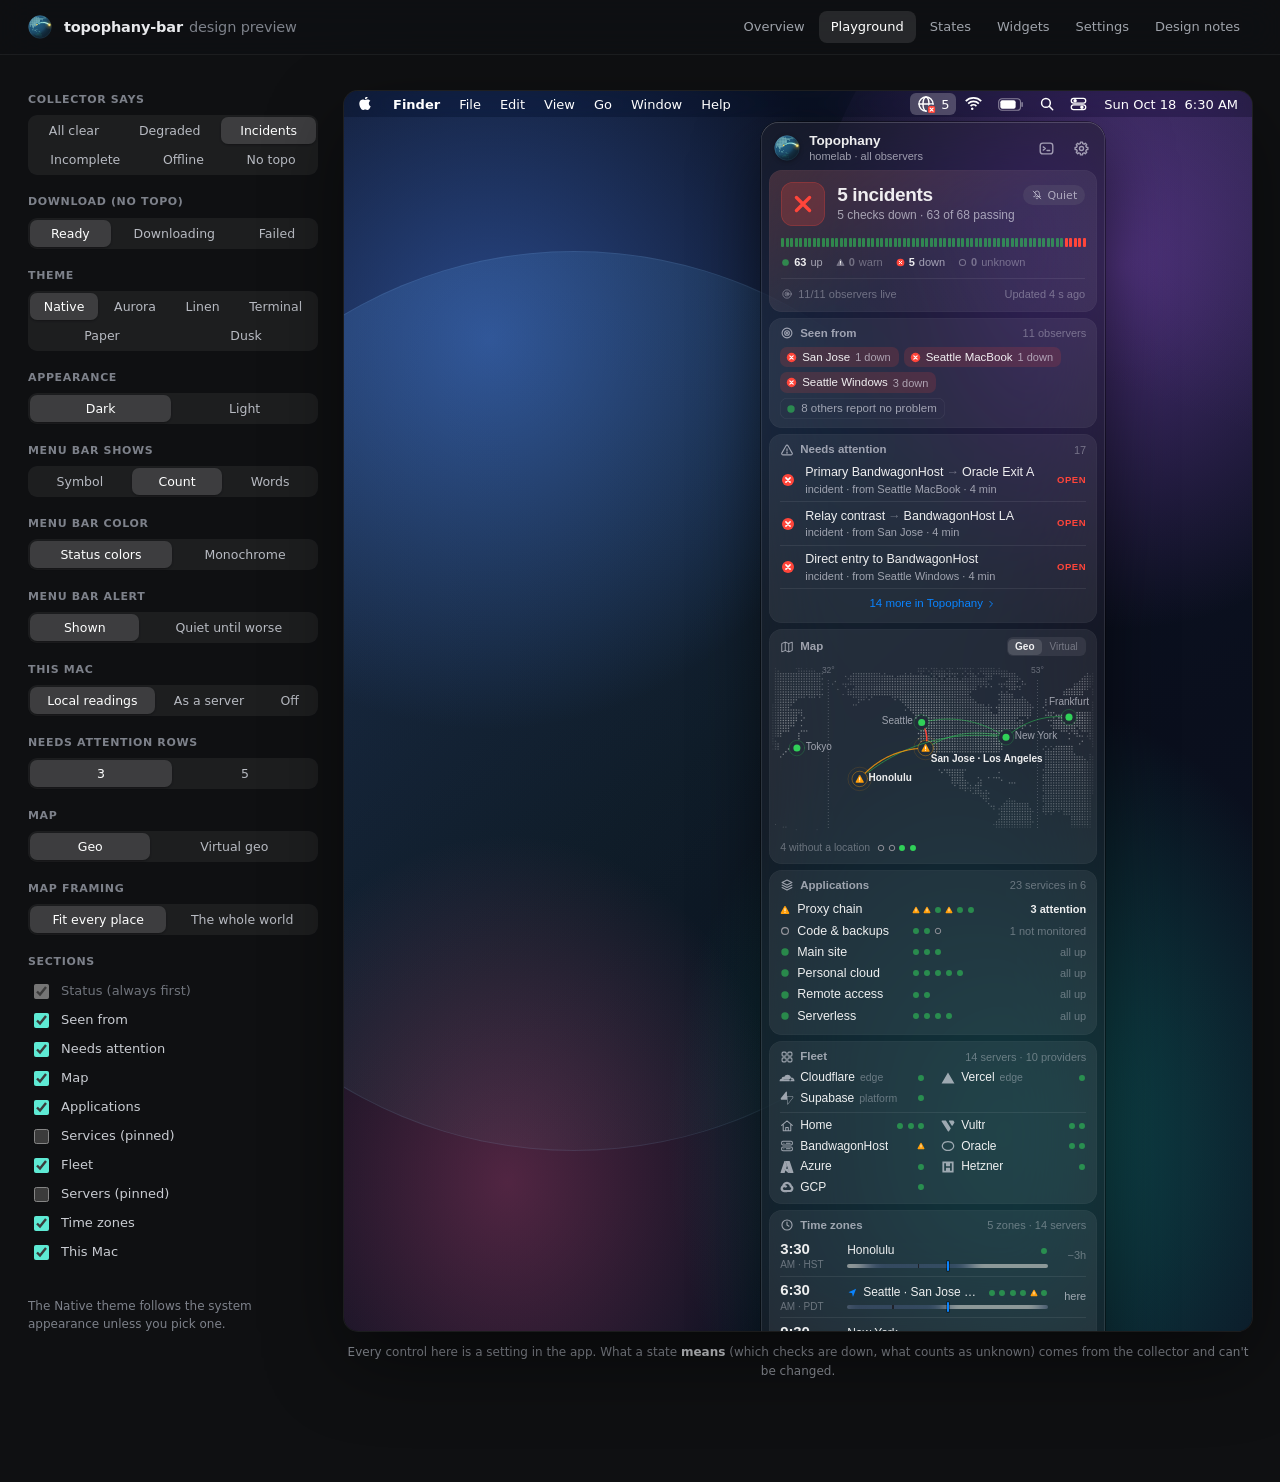
==== commit 1831cd5e: "docs(design): the map in the design notes and previews" ====
--- a/design/playground.html
+++ b/design/playground.html
@@ -22,7 +22,7 @@
   .checks input { accent-color: #5eead4; width: 15px; height: 15px; }
   .checks .locked { color: #6f737b; }
   .note { font-size: 12px; color: #7d818a; line-height: 1.5; }
-  #stage { width: 100%; height: 1010px; }
+  #stage { width: 100%; height: 1240px; }
 </style>
 </head>
 <body>
@@ -40,6 +40,8 @@
 <script src="assets/provider-logos.js"></script>
 <script src="assets/render.js"></script>
 <script src="assets/widgets.js"></script>
+<script src="assets/land.js"></script>
+<script src="assets/map.js"></script>
 <script src="assets/service-data.js"></script>
 <script src="assets/service.js"></script>
 <script>
@@ -47,7 +49,7 @@
   const st = Object.assign(TB.defaults(), { scenario: 'incidents', alert: 'shown' });
   const q = new URLSearchParams(location.search);
   st.fetch = 'ready';
-  for (const k of ['theme', 'appearance', 'text', 'color', 'alert', 'mac', 'scenario', 'fetch']) if (q.get(k)) st[k] = q.get(k);
+  for (const k of ['theme', 'appearance', 'text', 'color', 'alert', 'mac', 'scenario', 'fetch', 'mapMode', 'mapFrame']) if (q.get(k)) st[k] = q.get(k);
   if (q.get('servers')) st.sections.servers = q.get('servers') === '1';
   st.sections.services = q.get('services') === '1';
   if (q.get('limit')) st.limit = +q.get('limit');
@@ -62,8 +64,10 @@
     ['alert', 'Menu bar alert', [['shown', 'Shown'], ['quiet', 'Quiet until worse']]],
     ['mac', 'This Mac', [['local', 'Local readings'], ['server', 'As a server'], ['off', 'Off']]],
     ['limit', 'Needs attention rows', [[3, '3'], [5, '5']]],
+    ['mapMode', 'Map', [['geo', 'Geo'], ['virtual', 'Virtual geo']]],
+    ['mapFrame', 'Map framing', [['fit', 'Fit every place'], ['world', 'The whole world']]],
   ];
-  const sections = [['seen', 'Seen from'], ['attention', 'Needs attention'], ['apps', 'Applications'], ['services', 'Services (pinned)'], ['fleet', 'Fleet'], ['servers', 'Servers (pinned)'], ['zones', 'Time zones'], ['mac', 'This Mac']];
+  const sections = [['seen', 'Seen from'], ['attention', 'Needs attention'], ['map', 'Map'], ['apps', 'Applications'], ['services', 'Services (pinned)'], ['fleet', 'Fleet'], ['servers', 'Servers (pinned)'], ['zones', 'Time zones'], ['mac', 'This Mac']];
 
   function rail() {
     const r = document.getElementById('rail');
--- a/design/assets/style.css
+++ b/design/assets/style.css
@@ -535,3 +535,24 @@
 .wdg.tv.vibrant .tbox { border: 0; padding: 16px 0 0; margin-top: 4px; }
 .wdg.tv.vibrant .tbox-t { top: 0; left: -1ch; right: 0; }
 .wdg.tv.vibrant .tbox-t > span { background: transparent; }
+
+/* ------------------------------------------------------------------ map */
+/* DESIGN.md §4.3. The map is drawn into its canvas by map.js. */
+.map-cv { display: block; }
+.nv-map .map-cv { margin: 0 -11px; }
+.map-sw { margin-left: auto; display: inline-flex; gap: 1px; padding: 1.5px; border-radius: 6px; background: var(--fill2); }
+.map-sw b { font-size: 10px; font-weight: 500; color: var(--l3); padding: 1.5px 7px; border-radius: 5px; }
+.map-sw b.on { font-weight: 600; color: var(--l1); background: rgba(255, 255, 255, .12); }
+.nv.light .map-sw b.on { background: rgba(255, 255, 255, .9); box-shadow: 0 .5px .5px rgba(0, 0, 0, .08); }
+.map-foot { display: flex; gap: 6px; margin-top: 7px; font-size: 10.5px; color: var(--l3); white-space: nowrap; }
+.map-foot i, .map-w-f i { display: inline-flex; gap: 2.5px; vertical-align: -1px; margin-left: 4px; }
+.map-foot .r { margin-left: auto; }
+.tv .map-tl { position: relative; }
+.wdg.nv.map-w { display: flex; flex-direction: column; padding: 0; }
+.map-w-h { display: flex; align-items: center; gap: 6px; height: 30px; padding: 10px 14px 0; font-size: 11.5px; color: var(--l2); }
+.map-w-h svg { width: 14px; height: 14px; }
+.map-w-h b { font-weight: 600; }
+.map-w-h span { color: var(--l3); font-size: 11px; margin-left: auto; }
+.map-w-h .w-mark { margin-left: auto; width: 16px; height: 16px; }
+.map-w-h span + .w-mark { margin-left: 6px; }
+.map-w-f { display: flex; justify-content: space-between; align-items: center; height: 26px; padding: 0 14px 8px; font-size: 10.5px; color: var(--l3); }
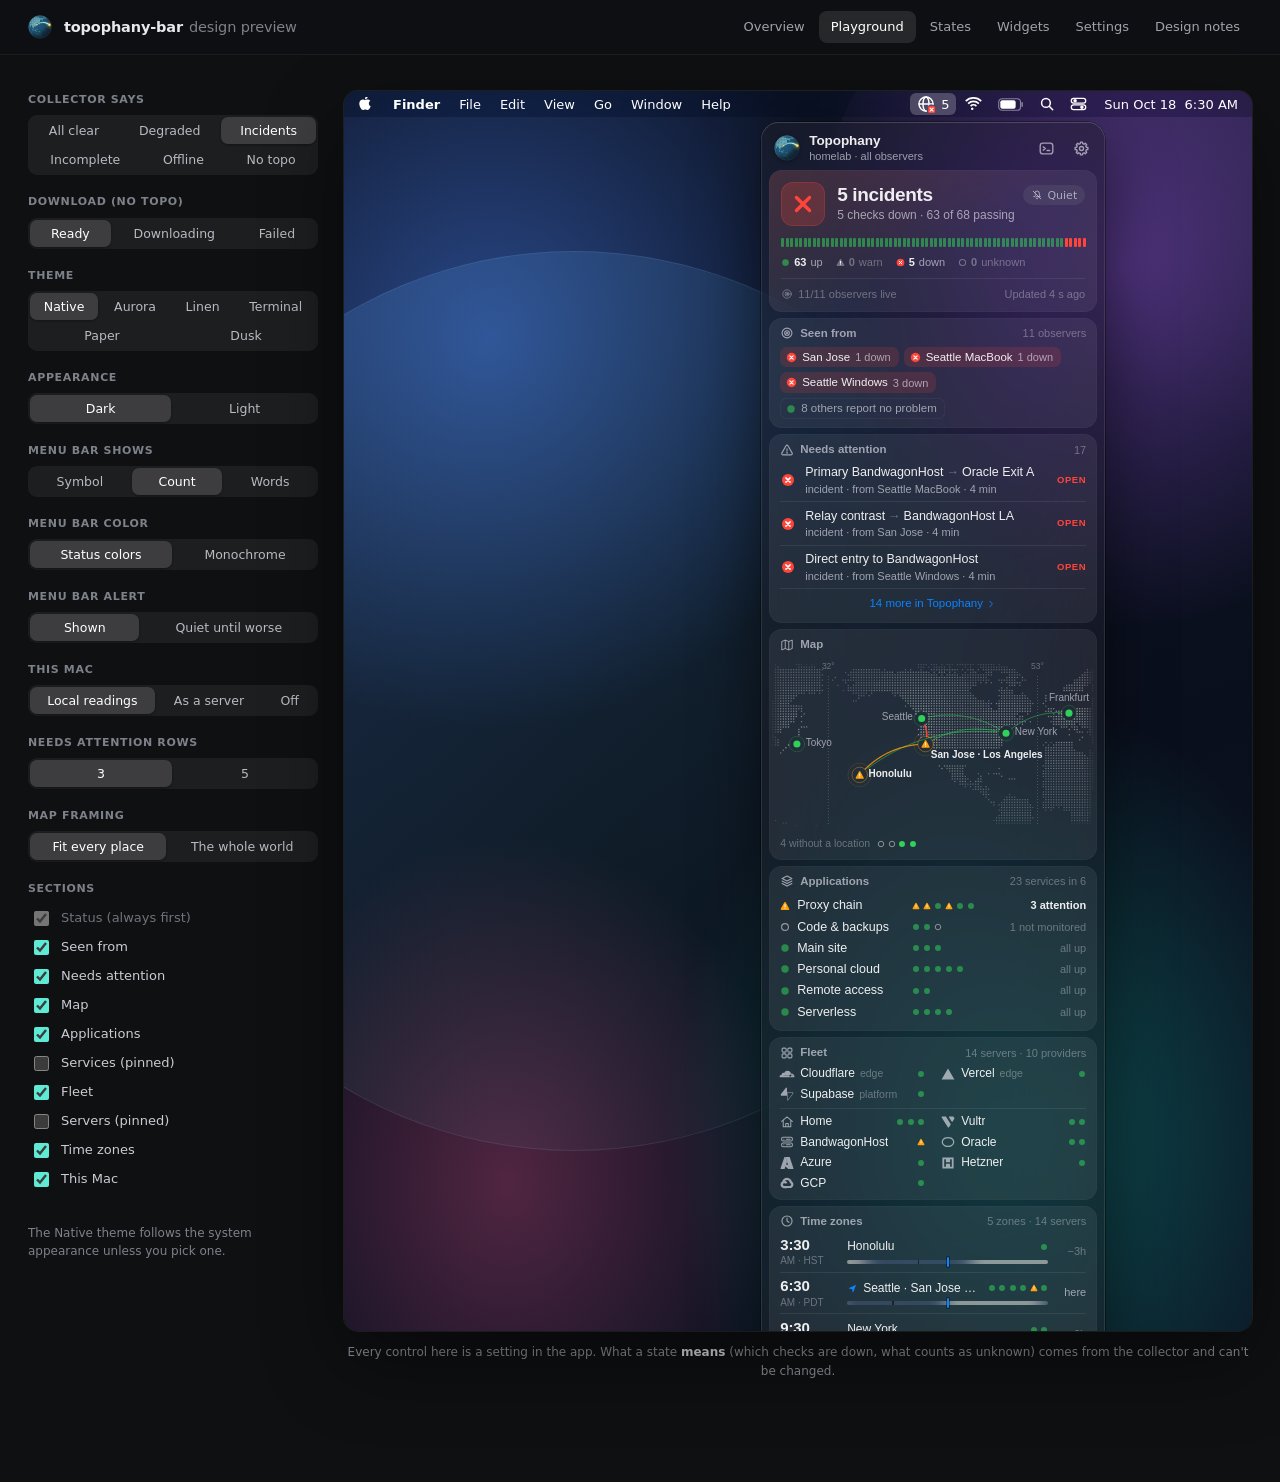
==== commit 6d758a16: "refactor(map): remove virtual geo mode" ====
--- a/design/playground.html
+++ b/design/playground.html
@@ -49,7 +49,7 @@
   const st = Object.assign(TB.defaults(), { scenario: 'incidents', alert: 'shown' });
   const q = new URLSearchParams(location.search);
   st.fetch = 'ready';
-  for (const k of ['theme', 'appearance', 'text', 'color', 'alert', 'mac', 'scenario', 'fetch', 'mapMode', 'mapFrame']) if (q.get(k)) st[k] = q.get(k);
+  for (const k of ['theme', 'appearance', 'text', 'color', 'alert', 'mac', 'scenario', 'fetch', 'mapFrame']) if (q.get(k)) st[k] = q.get(k);
   if (q.get('servers')) st.sections.servers = q.get('servers') === '1';
   st.sections.services = q.get('services') === '1';
   if (q.get('limit')) st.limit = +q.get('limit');
@@ -64,7 +64,6 @@
     ['alert', 'Menu bar alert', [['shown', 'Shown'], ['quiet', 'Quiet until worse']]],
     ['mac', 'This Mac', [['local', 'Local readings'], ['server', 'As a server'], ['off', 'Off']]],
     ['limit', 'Needs attention rows', [[3, '3'], [5, '5']]],
-    ['mapMode', 'Map', [['geo', 'Geo'], ['virtual', 'Virtual geo']]],
     ['mapFrame', 'Map framing', [['fit', 'Fit every place'], ['world', 'The whole world']]],
   ];
   const sections = [['seen', 'Seen from'], ['attention', 'Needs attention'], ['map', 'Map'], ['apps', 'Applications'], ['services', 'Services (pinned)'], ['fleet', 'Fleet'], ['servers', 'Servers (pinned)'], ['zones', 'Time zones'], ['mac', 'This Mac']];
--- a/design/assets/style.css
+++ b/design/assets/style.css
@@ -374,12 +374,13 @@
 .nv-net { display: inline-flex; align-items: baseline; font-size: 12px !important; }
 .nv-net em { font-style: normal; color: var(--l3); font-weight: 600; margin: 0 1px 0 5px; }
 .nv-net em:first-child { margin-left: 0; }
-.nv-tile-bar { height: 26px; display: flex; align-items: center; margin: 5px 0 3px; }
+.nv-tile-bar { height: 22px; display: flex; align-items: center; margin: 5px 0 3px; }
 .nv-tile-bar .nv-meter { flex: 1; height: 7px; border-radius: 4px; }
 .nv-tile-bar .nv-meter i { border-radius: 4px; }
 .nv-tile-g { height: 22px; margin: 5px 0 3px; position: relative; }
-.nv-bars { position: absolute; inset: 0; box-shadow: inset 0 -1px 0 var(--fill); }
-.nv-bars i { position: absolute; bottom: 0; background: var(--acc); }
+.nv-bars { position: absolute; inset: 0; }
+.nv-bars::before { content: ''; position: absolute; top: calc(50% - .5px); width: 100%; height: 1px; background: var(--fill); }
+.nv-bars i { position: absolute; top: 50%; transform: translateY(-50%); background: var(--acc); }
 .nv-mirror { display: block; }
 .nv-parts { flex: 1; display: flex; height: 7px; border-radius: 4px; overflow: hidden; background: var(--fill); }
 .nv-parts i { display: block; height: 100%; box-shadow: inset -1px 0 0 transparent; margin-right: 1px; }
@@ -540,10 +541,6 @@
 /* DESIGN.md §4.3. The map is drawn into its canvas by map.js. */
 .map-cv { display: block; }
 .nv-map .map-cv { margin: 0 -11px; }
-.map-sw { margin-left: auto; display: inline-flex; gap: 1px; padding: 1.5px; border-radius: 6px; background: var(--fill2); }
-.map-sw b { font-size: 10px; font-weight: 500; color: var(--l3); padding: 1.5px 7px; border-radius: 5px; }
-.map-sw b.on { font-weight: 600; color: var(--l1); background: rgba(255, 255, 255, .12); }
-.nv.light .map-sw b.on { background: rgba(255, 255, 255, .9); box-shadow: 0 .5px .5px rgba(0, 0, 0, .08); }
 .map-foot { display: flex; gap: 6px; margin-top: 7px; font-size: 10.5px; color: var(--l3); white-space: nowrap; }
 .map-foot i, .map-w-f i { display: inline-flex; gap: 2.5px; vertical-align: -1px; margin-left: 4px; }
 .map-foot .r { margin-left: auto; }
